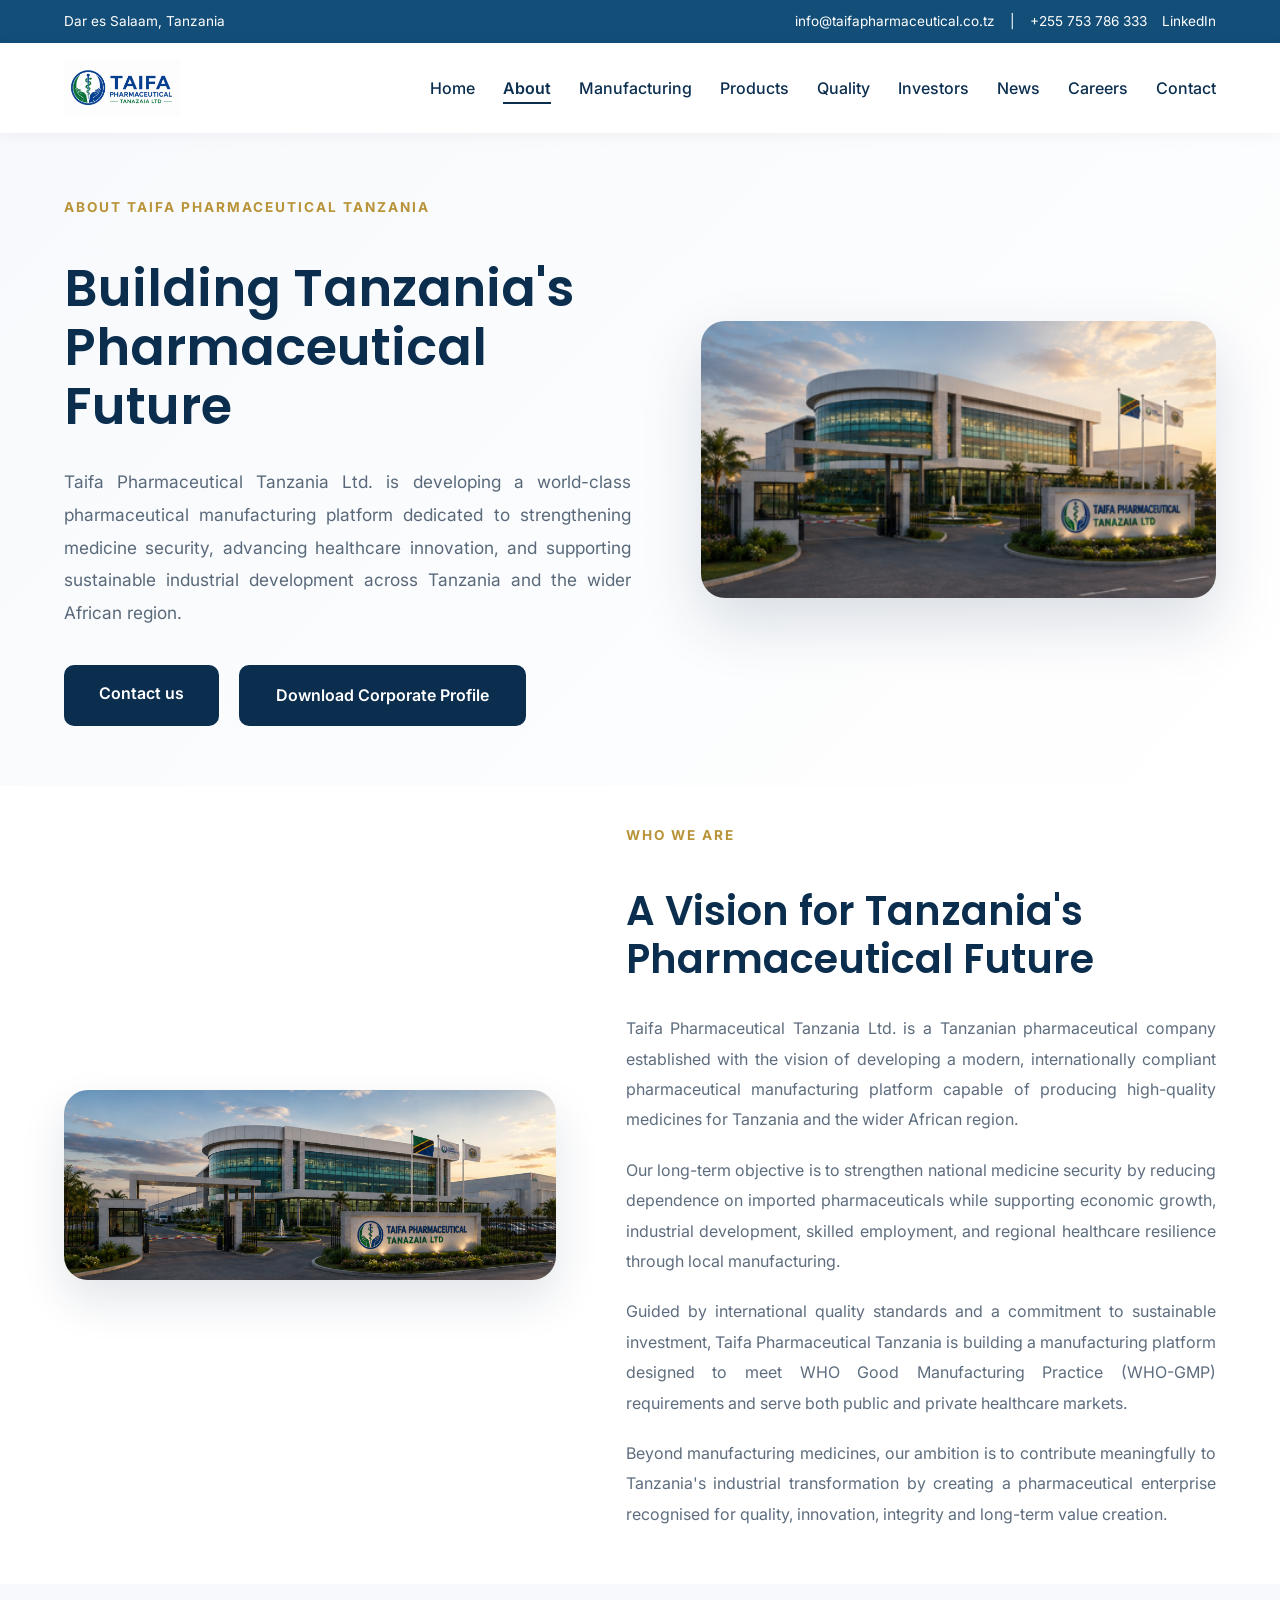
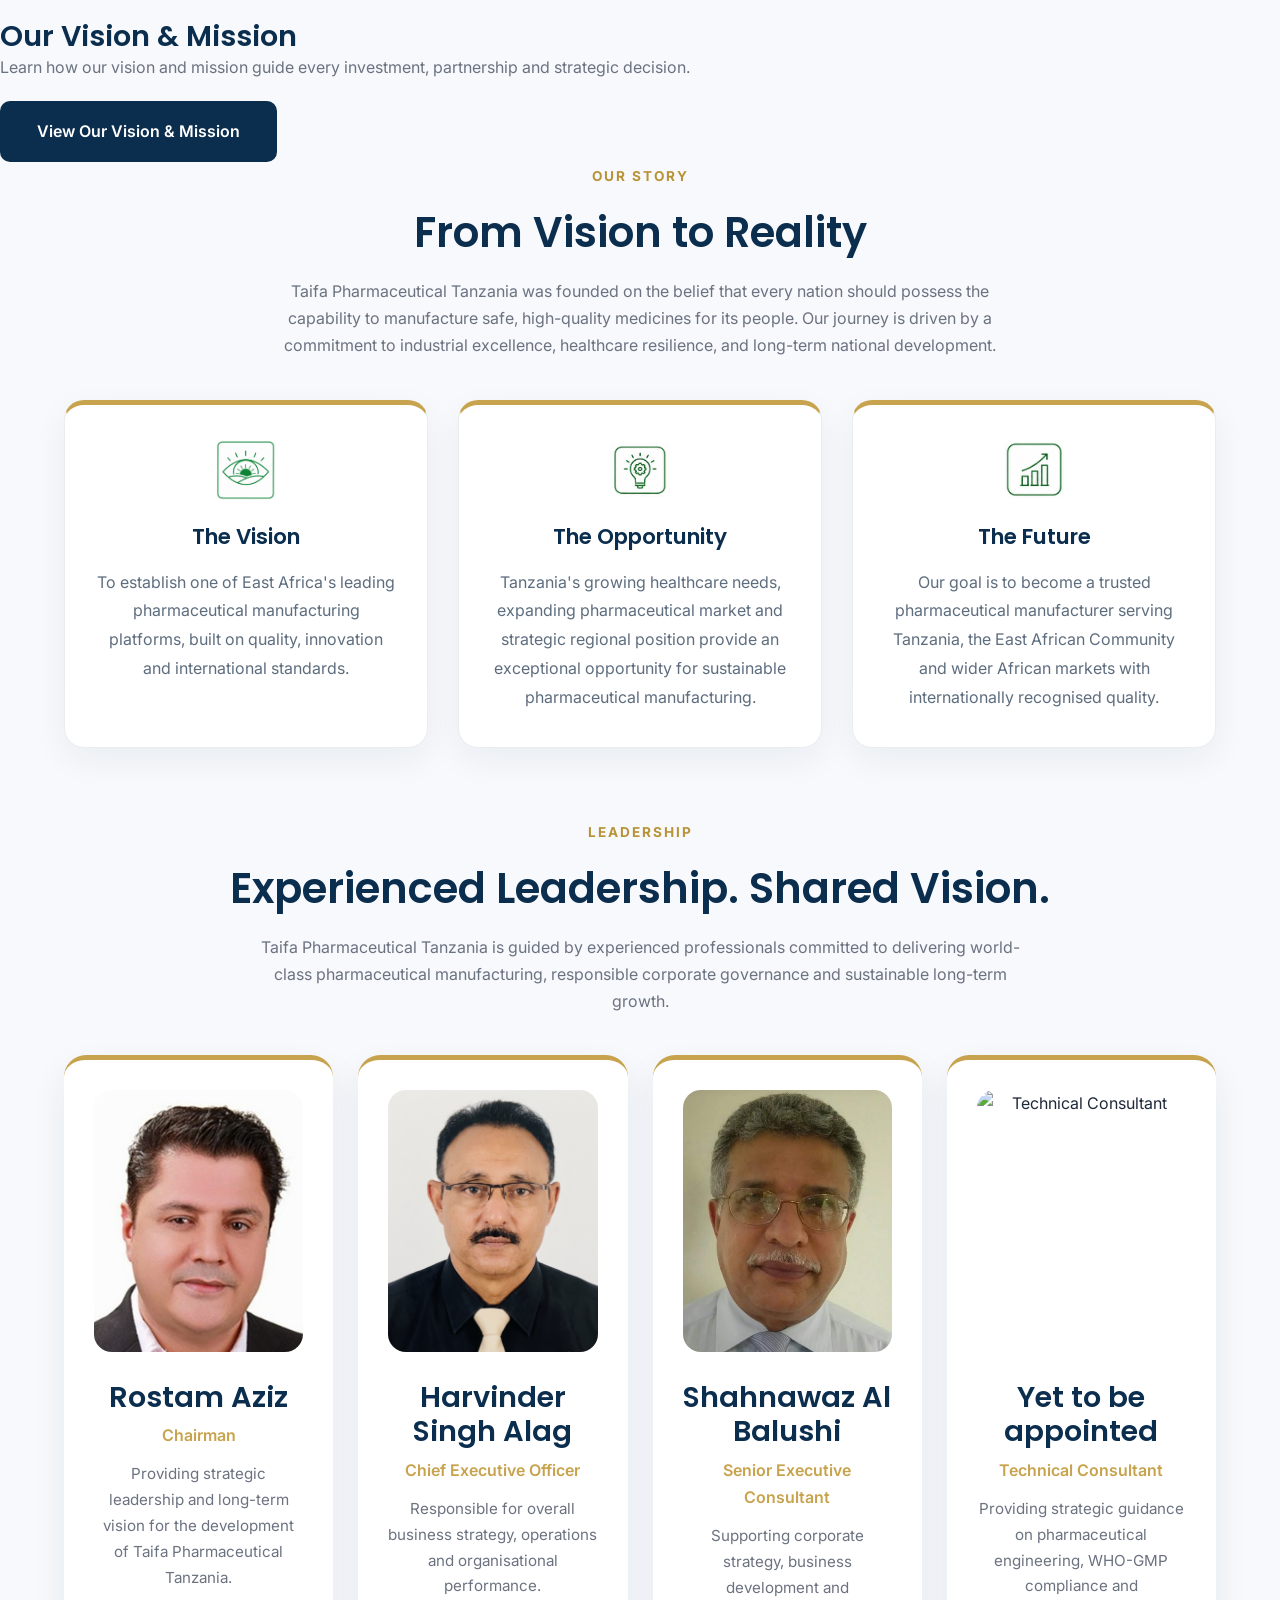
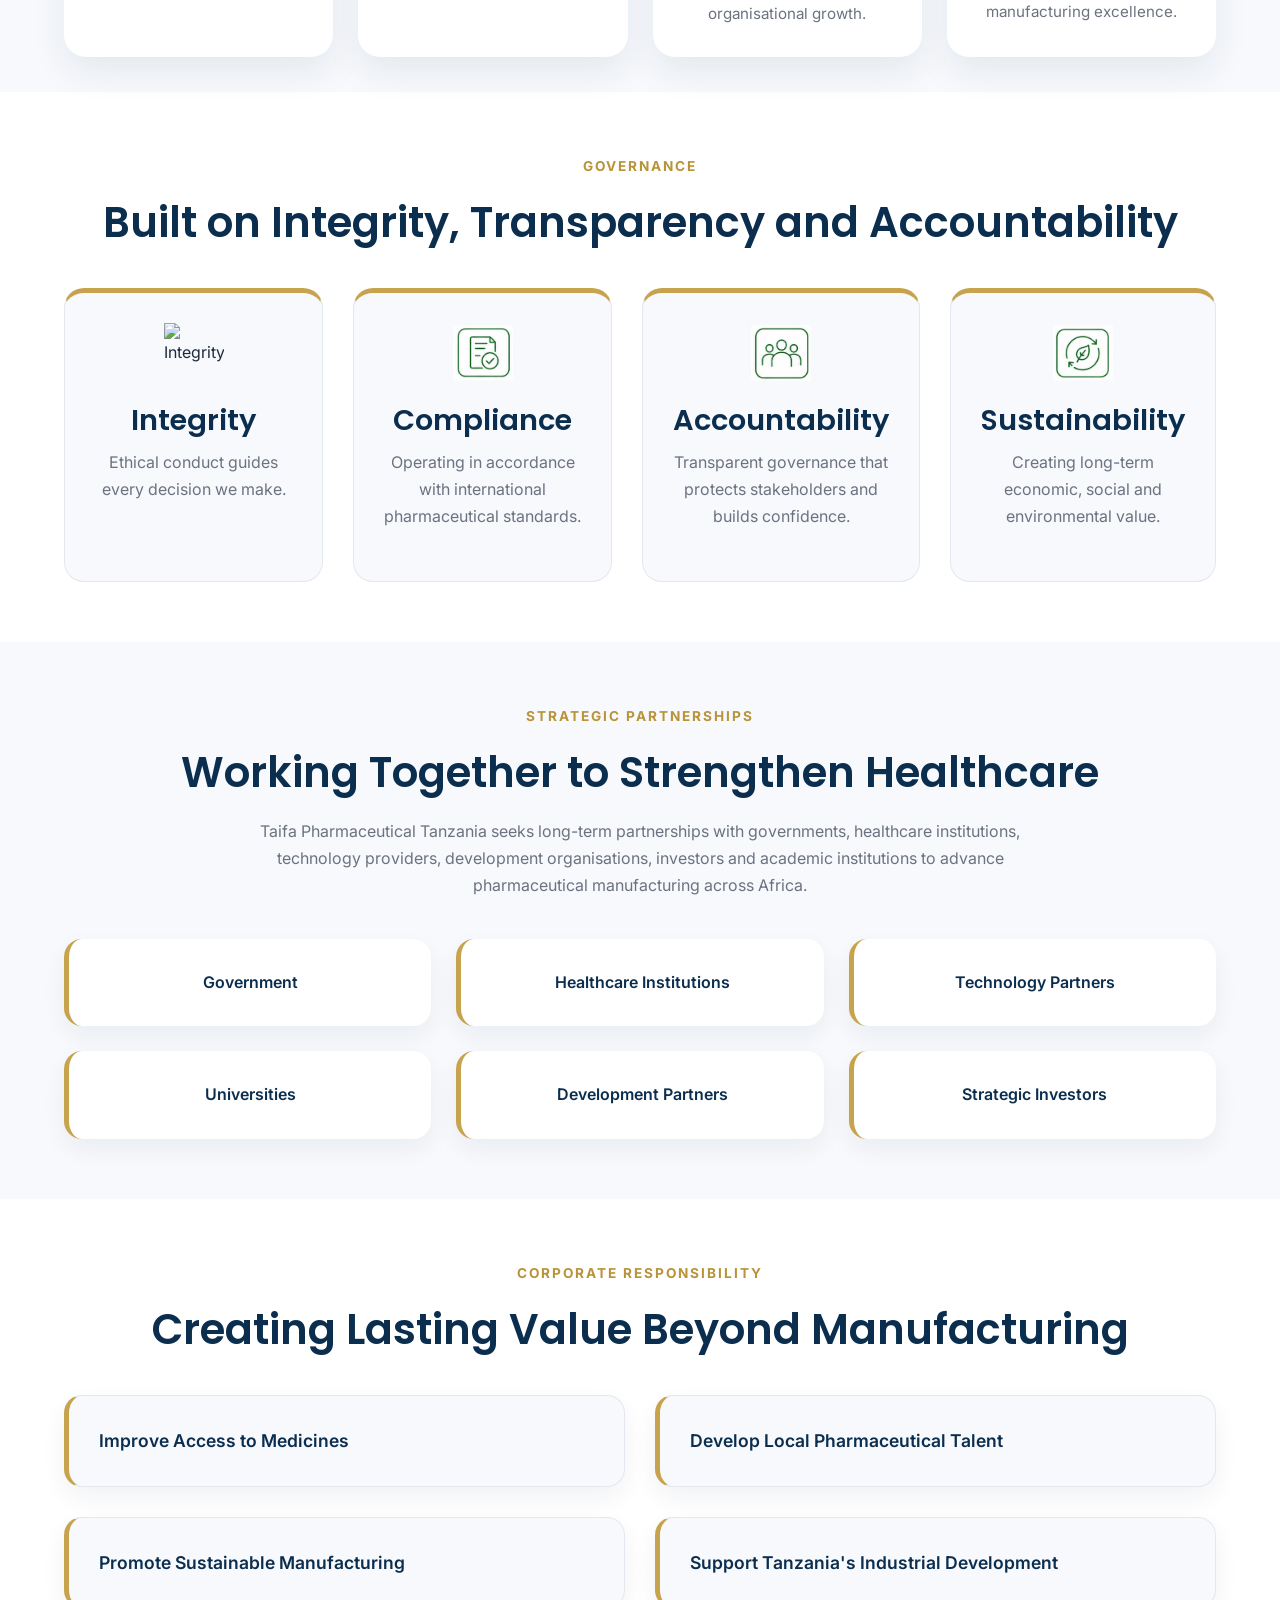
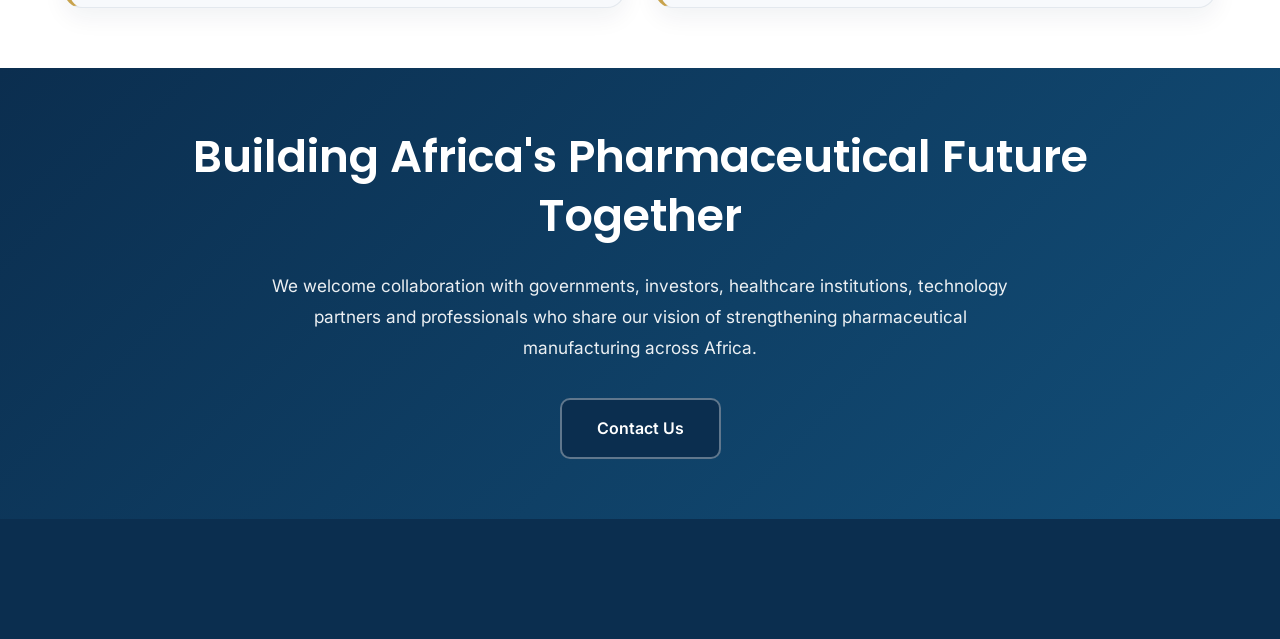
==== about.html @ fd707cab "Complete website update and add GA4 analytics" ====
<!DOCTYPE html>
<html lang="en">

<head>
    <!-- Google tag (gtag.js) -->
    <script async src="https://www.googletagmanager.com/gtag/js?id=G-LSC187NGW6"></script>
    <script>
        window.dataLayer = window.dataLayer || [];
        function gtag() { dataLayer.push(arguments); }
        gtag('js', new Date());

        gtag('config', 'G-LSC187NGW6');
    </script>

    <!-- ===========================================
         META INFORMATION
    ============================================ -->
    <meta charset="UTF-8">
    <meta name="viewport" content="width=device-width, initial-scale=1.0">

    <title>Taifa Pharmaceutical Tanzania Ltd.</title>

    <meta name="description"
        content="Building Tanzania's next generation pharmaceutical manufacturing platform delivering affordable, high-quality medicines for Africa.">

    <meta name="keywords"
        content="Taifa Pharmaceutical Tanzania, Pharmaceutical Manufacturing, Tanzania, WHO GMP, Healthcare, Medicines">

    <meta name="author" content="Taifa Pharmaceutical Tanzania Ltd.">

    <!-- ===========================================
         FAVICON
    ============================================ -->

    <link rel="icon" href="favicon.ico">

    <!-- ===========================================
         GOOGLE FONTS
    ============================================ -->

    <link rel="preconnect" href="https://fonts.googleapis.com">

    <link rel="preconnect" href="https://fonts.gstatic.com" crossorigin>

    <link
        href="https://fonts.googleapis.com/css2?family=Inter:wght@300;400;500;600;700&family=Poppins:wght@400;500;600;700&display=swap"
        rel="stylesheet">

    <!-- ===========================================
         CSS
    ============================================ -->

    <link rel="stylesheet" href="assets/css/style.css">
    <link rel="stylesheet" href="assets/css/about.css">
    <link rel="stylesheet" href="assets/css/responsive.css">
    <link rel="stylesheet" href="assets/css/animations.css">

</head>

<body>

    <!-- ===========================================
     HEADER
=========================================== -->

    <header id="header">

        <!-- Top Information Bar -->

        <div class="top-bar">

            <div class="container">

                <div class="top-bar-content">

                    <div class="top-left">

                        <span>Dar es Salaam, Tanzania</span>

                    </div>

                    <div class="top-right">

                        <a href="mailto:info@taifapharmaceutical.co.tz">
                            info@taifapharmaceutical.co.tz
                        </a>

                        <span>|</span>

                        <a href="tel:+255753786333">
                            +255 753 786 333
                        </a>

                        <a href="#">LinkedIn</a>

                    </div>

                </div>

            </div>

        </div>

    </header>


    <!-- ===========================================
     NAVIGATION
=========================================== -->

    <nav id="navbar">

        <div class="container">

            <div class="nav-container">

                <div class="logo">

                    <a href="index.html">

                        <img src="assets/logos/taifa-pharmaceutical-logo.png" alt="Taifa Pharmaceutical">

                    </a>

                </div>

                <ul class="nav-menu">

                    <li><a href="index.html">Home</a></li>

                    <li><a href="about.html">About</a></li>

                    <li><a href="manufacturing.html">Manufacturing</a></li>

                    <li><a href="products.html">Products</a></li>

                    <li><a href="quality.html">Quality</a></li>

                    <li><a href="investors.html">Investors</a></li>

                    <li><a href="news.html">News</a></li>

                    <li><a href="careers.html">Careers</a></li>

                    <li><a href="contact.html">Contact</a></li>

                </ul>



            </div>

        </div>

    </nav>

    <!-- ==========================================================
     ABOUT HERO SECTION
=========================================================== -->

    <section id="about-hero">

        <div class="container">

            <div class="about-hero-grid">

                <!-- Left Content -->

                <div class="about-hero-content">

                    <span class="section-label">
                        ABOUT TAIFA PHARMACEUTICAL TANZANIA
                    </span>

                    <h1>
                        Building Tanzania's
                        <br>
                        Pharmaceutical Future
                    </h1>

                    <p>
                        Taifa Pharmaceutical Tanzania Ltd. is developing a
                        world-class pharmaceutical manufacturing platform
                        dedicated to strengthening medicine security,
                        advancing healthcare innovation, and supporting
                        sustainable industrial development across Tanzania
                        and the wider African region.
                    </p>

                    <div class="about-hero-buttons">

                        <a href="contact.html" class="btn btn-primary">

                            Contact us

                        </a>

                        <a href="#" class="btn btn-secondary">
                            Download Corporate Profile
                        </a>

                    </div>

                </div>

                <!-- Right Image -->

                <div class="about-hero-image">

                    <img src="assets/images/manufacturing/buildings/premise-entrance-facade.png"
                        alt="Taifa Pharmaceutical Tanzania Premise Entrance">

                </div>

            </div>

        </div>

    </section>

    <!-- ==========================================================
     WHO WE ARE
=========================================================== -->

    <section id="who-we-are">

        <div class="container">

            <div class="who-grid">

                <!-- Image -->

                <div class="who-image">

                    <img src="assets/images/manufacturing/buildings/front-view-admin-building.png"
                        alt="Administration Building">

                </div>

                <!-- Content -->

                <div class="who-content">

                    <span class="section-label">

                        WHO WE ARE

                    </span>

                    <h2>

                        A Vision for Tanzania's Pharmaceutical Future

                    </h2>

                    <p>

                        Taifa Pharmaceutical Tanzania Ltd. is a Tanzanian
                        pharmaceutical company established with the vision of
                        developing a modern, internationally compliant
                        pharmaceutical manufacturing platform capable of
                        producing high-quality medicines for Tanzania and the
                        wider African region.

                    </p>

                    <p>

                        Our long-term objective is to strengthen national
                        medicine security by reducing dependence on imported
                        pharmaceuticals while supporting economic growth,
                        industrial development, skilled employment, and
                        regional healthcare resilience through local
                        manufacturing.

                    </p>

                    <p>

                        Guided by international quality standards and a
                        commitment to sustainable investment, Taifa
                        Pharmaceutical Tanzania is building a manufacturing
                        platform designed to meet WHO Good Manufacturing
                        Practice (WHO-GMP) requirements and serve both public
                        and private healthcare markets.

                    </p>

                    <p>

                        Beyond manufacturing medicines, our ambition is to
                        contribute meaningfully to Tanzania's industrial
                        transformation by creating a pharmaceutical enterprise
                        recognised for quality, innovation, integrity and
                        long-term value creation.

                    </p>

                </div>

            </div>

        </div>

    </section>

    <!-- ==========================================================
     OUR STORY
=========================================================== -->

    <section id="our-story">

        <div class="information-note">

            <h3>Our Vision & Mission</h3>

            <p>
                Learn how our vision and mission guide every investment,
                partnership and strategic decision.
            </p>

            <a href="index.html#vision-mission" class="btn btn-secondary">
                View Our Vision & Mission
            </a>


        </div>

        <div class="container">

            <div class="section-title">

                <span class="section-label">

                    OUR STORY

                </span>

                <h2>

                    From Vision to Reality

                </h2>

                <p>

                    Taifa Pharmaceutical Tanzania was founded on the belief
                    that every nation should possess the capability to
                    manufacture safe, high-quality medicines for its people.
                    Our journey is driven by a commitment to industrial
                    excellence, healthcare resilience, and long-term national
                    development.

                </p>

            </div>

            <div class="story-grid">

                <div class="story-card">

                    <img src="assets/images/icons/vision.svg" alt="Vision">

                    <h3>

                        The Vision

                    </h3>

                    <p>

                        To establish one of East Africa's leading
                        pharmaceutical manufacturing platforms, built on
                        quality, innovation and international standards.

                    </p>

                </div>

                <div class="story-card">

                    <img src="assets/images/icons/opportunity.svg" alt="Opportunity">

                    <h3>

                        The Opportunity

                    </h3>

                    <p>

                        Tanzania's growing healthcare needs, expanding
                        pharmaceutical market and strategic regional position
                        provide an exceptional opportunity for sustainable
                        pharmaceutical manufacturing.

                    </p>

                </div>

                <div class="story-card">

                    <img src="assets/images/icons/future.svg" alt="Future">

                    <h3>

                        The Future

                    </h3>

                    <p>

                        Our goal is to become a trusted pharmaceutical
                        manufacturer serving Tanzania, the East African
                        Community and wider African markets with
                        internationally recognised quality.

                    </p>

                </div>

            </div>

        </div>

    </section>
    <!-- ==========================================================
     LEADERSHIP TEAM
=========================================================== -->

    <section id="leadership">

        <div class="container">

            <div class="section-title">

                <span class="section-label">

                    LEADERSHIP

                </span>

                <h2>

                    Experienced Leadership.
                    Shared Vision.

                </h2>

                <p>

                    Taifa Pharmaceutical Tanzania is guided by experienced
                    professionals committed to delivering world-class
                    pharmaceutical manufacturing, responsible corporate
                    governance and sustainable long-term growth.

                </p>

            </div>

            <div class="leadership-grid">

                <!-- Chairman -->

                <div class="leader-card">

                    <img src="assets/images/leadership/chairman-profile.jpg" alt="Chairman">

                    <h3>

                        Rostam Aziz

                    </h3>

                    <span>

                        Chairman

                    </span>

                    <p>

                        Providing strategic leadership and long-term vision
                        for the development of Taifa Pharmaceutical Tanzania.

                    </p>

                </div>

                <!-- Chief Executive Officer-->

                <div class="leader-card">

                    <img src="assets/images/leadership/chief-executive-officer.jpeg" alt="Chief Executive Officer">

                    <h3>

                        Harvinder Singh Alag

                    </h3>

                    <span>

                        Chief Executive Officer

                    </span>

                    <p>

                        Responsible for overall business strategy,
                        operations and organisational performance.

                    </p>

                </div> <!-- END CEO CARD -->

                <!-- Senior Executive Consultant -->

                <div class="leader-card">

                    <img src="assets/images/leadership/senior-executive-consultant.jpg" alt="Executive Director">

                    <h3>Shahnawaz Al Balushi</h3>

                    <span>

                        Senior Executive Consultant

                    </span>

                    <p>
                        Supporting corporate strategy, business development and
                        organisational growth.
                    </p>

                </div> <!-- END EXECUTIVE DIRECTOR -->

                <!-- Technical Consultant -->

                <div class="leader-card">

                    <img src="assets/images/leadership/technical-consultant.jpg" alt="Technical Consultant">

                    <h3>Yet to be appointed</h3>

                    <span>

                        Technical Consultant

                    </span>

                    <p>
                        Providing strategic guidance on pharmaceutical engineering,
                        WHO-GMP compliance and manufacturing excellence.
                    </p>

                </div>

            </div>

        </div>

    </section>

    <!-- ==========================================================
     CORPORATE GOVERNANCE
=========================================================== -->

    <section id="governance">

        <div class="container">

            <div class="section-title">

                <span class="section-label">

                    GOVERNANCE

                </span>

                <h2>

                    Built on Integrity,
                    Transparency and Accountability

                </h2>

            </div>

            <div class="governance-grid">

                <div class="governance-card">

                    <img src="assets/images/icons/integrity.svg" alt="Integrity">

                    <h3>

                        Integrity

                    </h3>

                    <p>

                        Ethical conduct guides every decision we make.

                    </p>

                </div>

                <div class="governance-card">

                    <img src="assets/images/icons/compliance.svg" alt="Compliance">

                    <h3>

                        Compliance

                    </h3>

                    <p>

                        Operating in accordance with international
                        pharmaceutical standards.

                    </p>

                </div>

                <div class="governance-card">

                    <img src="assets/images/icons/accountability.svg" alt="Accountability">

                    <h3>

                        Accountability

                    </h3>

                    <p>

                        Transparent governance that protects stakeholders
                        and builds confidence.

                    </p>

                </div>

                <div class="governance-card">

                    <img src="assets/images/icons/sustainability.svg" alt="Sustainability">

                    <h3>

                        Sustainability

                    </h3>

                    <p>

                        Creating long-term economic, social and
                        environmental value.

                    </p>

                </div>

            </div>

        </div>

    </section>

    <!-- ==========================================================
     STRATEGIC PARTNERSHIPS
=========================================================== -->

    <section id="strategic-partnerships">

        <div class="container">

            <div class="section-title">

                <span class="section-label">

                    STRATEGIC PARTNERSHIPS

                </span>

                <h2>

                    Working Together
                    to Strengthen Healthcare

                </h2>

                <p>

                    Taifa Pharmaceutical Tanzania seeks long-term
                    partnerships with governments, healthcare institutions,
                    technology providers, development organisations,
                    investors and academic institutions to advance
                    pharmaceutical manufacturing across Africa.

                </p>

            </div>

            <div class="partners-grid">

                <div class="partner-item">Government</div>

                <div class="partner-item">Healthcare Institutions</div>

                <div class="partner-item">Technology Partners</div>

                <div class="partner-item">Universities</div>

                <div class="partner-item">Development Partners</div>

                <div class="partner-item">Strategic Investors</div>

            </div>

        </div>

    </section>

    <!-- ==========================================================
     CORPORATE RESPONSIBILITY
=========================================================== -->

    <section id="corporate-responsibility">

        <div class="container">

            <div class="section-title">

                <span class="section-label">

                    CORPORATE RESPONSIBILITY

                </span>

                <h2>

                    Creating Lasting Value
                    Beyond Manufacturing

                </h2>

            </div>

            <div class="responsibility-grid">

                <div class="responsibility-card">

                    Improve Access to Medicines

                </div>

                <div class="responsibility-card">

                    Develop Local Pharmaceutical Talent

                </div>

                <div class="responsibility-card">

                    Promote Sustainable Manufacturing

                </div>

                <div class="responsibility-card">

                    Support Tanzania's Industrial Development

                </div>

            </div>

        </div>

    </section>

    <!-- ==========================================================
     ABOUT CTA
=========================================================== -->

    <section id="about-cta">

        <div class="container">

            <div class="closing-content">

                <h2>

                    Building Africa's Pharmaceutical Future Together

                </h2>

                <p>

                    We welcome collaboration with governments, investors,
                    healthcare institutions, technology partners and
                    professionals who share our vision of strengthening
                    pharmaceutical manufacturing across Africa.

                </p>

                <a href="contact.html" class="btn btn-primary">

                    Contact Us

                </a>

            </div>

        </div>

    </section>
    <!-- ===========================================
         FOOTER
    ============================================ -->

    <footer>

    </footer>

    <!-- ===========================================
         JAVASCRIPT
    ============================================ -->

    <script src="assets/js/main.js"></script>

    <script src="assets/js/navigation.js"></script>

    <script src="assets/js/animations.js"></script>




</body>

</html>
---- assets/css/style.css ----
/* ==========================================================
   TAIFA PHARMACEUTICAL TANZANIA LTD.
   Corporate Website

   Version : 1.0
   Author  : Harvinder Singh Alag
   ========================================================== */


/* ==========================================================
   1. CSS RESET
========================================================== */

*,
*::before,
*::after {
    margin: 0;
    padding: 0;
    box-sizing: border-box;
}


/* ==========================================================
   2. ROOT VARIABLES
========================================================== */

:root {

    /* Brand Colours */

    --primary: #0B2E4F;
    --secondary: #124E78;
    --accent: #C8A34D;

    --white: #FFFFFF;

    --light: #F5F7FA;

    --grey: #6B7280;

    --dark: #1E293B;

    --success: #2E7D32;

    --border: #E5E7EB;

    /* Typography */

    --heading-font: 'Poppins', sans-serif;

    --body-font: 'Inter', sans-serif;

    /* Container */

    --container-width: 1200px;

    /* Transition */

    --transition: all .30s ease;

    /* Radius */

    --radius: 10px;

    /* Shadow */

    --shadow: 0 10px 25px rgba(0, 0, 0, .08);

}


/* ==========================================================
   3. GLOBAL STYLES
========================================================== */

html {

    scroll-behavior: smooth;

}

body {

    font-family: var(--body-font);

    font-size: 16px;

    line-height: 1.7;

    color: var(--dark);

    background: var(--white);

}


/* ==========================================================
   4. TYPOGRAPHY
========================================================== */

h1,
h2,
h3,
h4,
h5,
h6 {

    font-family: var(--heading-font);

    color: var(--primary);

    line-height: 1.2;

    font-weight: 600;

}

h1 {

    font-size: 3.6rem;

}

h2 {

    font-size: 2.6rem;

}

h3 {

    font-size: 1.8rem;

}

p {

    margin-bottom: 20px;

    color: var(--grey);

}

a {

    text-decoration: none;

    transition: var(--transition);

}

img {

    width: 100%;

    display: block;

}


/* ==========================================================
   5. CONTAINER
========================================================== */

.container {

    width: 90%;

    max-width: var(--container-width);

    margin: auto;

}


/* ==========================================================
   6. SECTION
========================================================== */

section {

    padding: 60px 0;

}


/* ==========================================================
   7. BUTTONS
========================================================== */

.btn {

    display: inline-block;

    padding: 15px 35px;

    border-radius: var(--radius);

    font-weight: 600;

    transition: var(--transition);

    cursor: pointer;

}

.btn-primary {

    background: var(--primary);

    color: var(--white);

}

.btn-primary:hover {

    background: var(--secondary);

}

.btn-outline {

    border: 2px solid var(--primary);

    color: var(--primary);

}

.btn-outline:hover {

    background: var(--primary);

    color: var(--white);

}

/*==========================================================
  SECONDARY BUTTON
==========================================================*/

.btn-secondary {

    display: inline-flex;
    align-items: center;
    justify-content: center;

    background: var(--primary);
    color: #FFFFFF;

    border: 2px solid var(--primary);

    padding: 15px 35px;

    border-radius: var(--radius);

    font-weight: 600;

    transition: var(--transition);

}

.btn-secondary:hover {

    background: var(--secondary);

    border-color: var(--secondary);

    color: #FFFFFF;

    transform: translateY(-2px);

}

/* ==========================================================
   HEADER
========================================================== */

header {
    margin-bottom: 0;
}

.top-bar {

    background: var(--secondary);

    color: var(--white);

    font-size: .85rem;

    padding: 10px 0;

}

.top-bar-content {

    display: flex;

    justify-content: space-between;

    align-items: center;

}

.top-right {

    display: flex;

    gap: 15px;

    align-items: center;

}

.top-right a {

    color: var(--white);

}

.top-right a:hover {

    color: var(--accent);

}

/* ==========================================================
   NAVIGATION
========================================================== */

#navbar {

    background: var(--white);

    box-shadow: 0 2px 15px rgba(0, 0, 0, .05);

    position: sticky;

    top: 0;

    z-index: 999;

}

.nav-container {

    display: flex;

    justify-content: space-between;

    align-items: center;

    min-height: 90px;

}

.logo img {

    height: 58px;

    width: auto;

}

.nav-menu {

    display: flex;

    list-style: none;

    gap: 28px;

}

.nav-menu a {
    color: #526575;
    font-weight: 500;
}

.nav-menu a:hover {
    color: var(--accent);
}

.nav-menu a.active {
    color: var(--primary);
    font-weight: 600;
}

.nav-menu a.active::after {
    width: 100%;
    background: var(--primary);
}

/* ==========================================================
   10. CARDS
========================================================== */

.card {

    background: var(--white);

    border-radius: var(--radius);

    box-shadow: var(--shadow);

}


/* ==========================================================
   11. SECTION TITLES
========================================================== */

.section-title {

    text-align: center;

    margin-bottom: 35px;

}

.section-title h2 {

    margin-bottom: 20px;

}

.section-title p {

    max-width: 760px;

    margin: 20px auto 0;

}


/* ==========================================================
   12. FOOTER
========================================================== */

footer {

    background: var(--primary);

    color: var(--white);

    padding: 60px 0;

}

/* ==========================================================
   13. UTILITY CLASSES
========================================================== */

.text-center {
    text-align: center;
}

.text-white {
    color: var(--white);
}

.bg-light {
    background: var(--light);
}

.bg-primary {
    background: var(--primary);
}

.mt-1 {
    margin-top: 1rem;
}

.mt-2 {
    margin-top: 2rem;
}

.mt-3 {
    margin-top: 3rem;
}

.mb-1 {
    margin-bottom: 1rem;
}

.mb-2 {
    margin-bottom: 2rem;
}

.mb-3 {
    margin-bottom: 3rem;
}

/* ==========================================================
   HERO SECTION
   Hero v2.0
========================================================== */

#hero {

    position: relative;

    overflow: hidden;

    min-height: 100vh;

    display: flex;

    align-items: center;

    padding: 90px 0 70px;

    isolation: isolate;

    background: #0B2E4F;

}


/*----------------------------------------------------------
BACKGROUND IMAGE
----------------------------------------------------------*/

#hero::before {

    content: "";

    position: absolute;

    inset: 0;

    background-image: url("../images/hero/hero-campus.jpg");

    background-repeat: no-repeat;

    background-position: right center;

    background-size: 92% auto;

    z-index: -2;

}


/*----------------------------------------------------------
GRADIENT OVERLAY
----------------------------------------------------------*/

#hero::after {

    content: "";

    position: absolute;

    inset: 0;

    background:
        linear-gradient(90deg,

            rgba(11, 46, 79, .96) 0%,

            rgba(11, 46, 79, .94) 18%,

            rgba(11, 46, 79, .90) 35%,

            rgba(11, 46, 79, .78) 48%,

            rgba(11, 46, 79, .56) 60%,

            rgba(11, 46, 79, .28) 72%,

            rgba(11, 46, 79, .08) 84%,

            rgba(11, 46, 79, 0) 100%);

    z-index: -1;

}


/*----------------------------------------------------------
CONTENT
----------------------------------------------------------*/

.hero-content {

    position: relative;

    max-width: 560px;

    color: #FFFFFF;

}


.hero-content h1 {

    color: #FFFFFF;

    font-size: 3rem;

    line-height: 1.08;

    font-weight: 700;

    letter-spacing: -1px;

    margin-bottom: 30px;

}


.hero-content p {

    color: rgba(255, 255, 255, .92);

    font-size: 1.15rem;

    line-height: 1.7;

    max-width: 500px;

    margin-bottom: 35px;

    text-align: left;

}


/*----------------------------------------------------------
BADGES
----------------------------------------------------------*/

.hero-badges {

    display: flex;

    flex-direction: column;

    gap: 14px;

    width: 360px;

    margin-bottom: 35px;

}


.hero-badge {

    display: flex;

    align-items: center;

    gap: 14px;

    padding: 16px 20px;

    border-radius: 14px;

    background: rgba(255, 255, 255, .10);

    border: 1px solid rgba(255, 255, 255, .18);

    backdrop-filter: blur(10px);

}


.badge-icon {

    width: 38px;

    height: 38px;

    object-fit: contain;

    flex-shrink: 0;

}


.hero-badge span {

    color: #FFFFFF;

    font-size: .95rem;

    font-weight: 500;

}


/*----------------------------------------------------------
BUTTONS
----------------------------------------------------------*/

.hero-buttons {

    display: flex;

    gap: 18px;

    align-items: center;

}


.hero-buttons .btn {

    min-width: 210px;

    justify-content: center;

    display: flex;

    align-items: center;

    gap: 12px;

    padding: 16px 28px;

}


.hero-buttons .btn-primary {
    background: var(--primary);
    color: #FFFFFF;
    border: 2px solid rgba(255, 255, 255, .35);
    box-shadow: 0 10px 25px rgba(0, 0, 0, .20);
}

.hero-buttons .btn-primary:hover {
    background: var(--secondary);
    border-color: rgba(255, 255, 255, .60);
}


.hero-buttons .btn-outline {

    border: 2px solid rgba(255, 255, 255, .35);

    color: #FFFFFF;

    background: transparent;

}


.hero-buttons .btn-outline:hover {

    background: #124E78;

    border-color: #124E78;

    color: #FFFFFF;

}


.btn-icon {

    width: 22px;

    height: 22px;

}


/* ==========================================================
   END OF FILE
========================================================== */
/* ==========================================================
   COMPANY INTRODUCTION
========================================================== */

#company-introduction {

    margin-top: -20px;

    padding-top: 60px;

    background: #FFFFFF;

}

.company-grid {

    display: grid;

    grid-template-columns: 1.7fr 1fr;

    gap: 60px;

    align-items: start;

}

/* ----------------------------------------------------------
   LEFT COLUMN
---------------------------------------------------------- */

.company-content {

    max-width: 680px;

}

.section-label {

    display: inline-block;

    margin-bottom: 20px;

    color: #B89338;

    font-size: .85rem;

    font-weight: 700;

    letter-spacing: 2px;

    text-transform: uppercase;

}

.company-content h2 {

    color: #0F2747;

    font-size: 2.8rem;

    font-weight: 700;

    line-height: 1.15;

    margin-bottom: 28px;

}

.company-content p {

    color: #4E5D6C;

    font-size: 1.08rem;

    line-height: 1.9;

    margin-bottom: 22px;

    text-align: justify;

}

/* ----------------------------------------------------------
   STRATEGIC HIGHLIGHTS
---------------------------------------------------------- */

.company-highlights {

    display: flex;

    flex-direction: column;

    gap: 24px;

    margin-top: 0;

}

.highlight-card {

    background: #F7F9FC;

    border-left: 5px solid #C8A34D;

    border-radius: 18px;

    padding: 28px;

    box-shadow: 0 10px 28px rgba(15, 39, 71, .06);

    transition: .35s ease;

}

.highlight-card:hover {

    transform: translateX(-6px);

    box-shadow: 0 20px 45px rgba(15, 39, 71, .10);

}

.highlight-card h3 {

    color: #0F2747;

    font-size: 1.1rem;

    margin-bottom: 10px;

}

.highlight-card p {

    margin: 0;

    color: #66788A;

    font-size: .97rem;

    line-height: 1.7;

}

.highlight-icon {

    width: 64px;

    height: 64px;

    object-fit: contain;

    margin-bottom: 18px;

}


/* ----------------------------------------------------------
   BUTTON
---------------------------------------------------------- */

.company-content .btn {

    margin-top: 18px;

    min-width: 230px;

}

/* ----------------------------------------------------------
   ANIMATION
---------------------------------------------------------- */

.company-content,
.company-highlights {
    animation: fadeUp .8s ease forwards;
}

/* ==========================================================
   VISION & MISSION
========================================================== */

#vision-mission {

    padding: 60px 0;

    background: #F7F9FC;

}

.purpose-grid {

    display: grid;

    grid-template-columns: repeat(2, 1fr);

    gap: 40px;

    margin-top: 40px;

}

.purpose-card {

    background: #FFFFFF;

    padding: 35px 30px;

    border-radius: 22px;

    border-top: 6px solid #C8A34D;

    text-align: center;

    box-shadow: 0 18px 45px rgba(15, 39, 71, .08);

    transition: .35s ease;

}

.purpose-card:hover {

    transform: translateY(-8px);

    box-shadow: 0 28px 55px rgba(15, 39, 71, .14);

}

.purpose-icon {
    width: 60px;
    height: 60px;
    object-fit: contain;
    margin: 0 auto 24px;
}

.purpose-card h3 {

    color: #0B2E4F;

    margin-bottom: 22px;

    font-size: 1.55rem;

}

.purpose-card p {

    color: #59697A;

    font-size: 1.05rem;

    line-height: 1.9;

    margin: 0;

    text-align: justify;

}

#vision-mission .section-title {

    max-width: 760px;

    margin: 0 auto;

    margin-bottom: 35px;

}

#vision-mission .section-title h2 {

    margin: 20px 0;

}

#vision-mission .section-title p {

    font-size: 1.08rem;

    color: #66788A;

}

/*==========================================================
  STRATEGIC IMPORTANCE
==========================================================*/

#strategic-importance {

    padding: 60px 0;

    background:

        radial-gradient(circle at top right,
            rgba(200, 163, 77, .05),
            transparent 40%),

        #FFFFFF;

}

#strategic-importance .section-title {

    max-width: 780px;

    margin: 0 auto 70px;

    text-align: center;

    margin-bottom: 35px;

}

#strategic-importance .section-title h2 {

    margin: 18px 0 22px;

}

#strategic-importance .section-title p {

    color: #66788A;

    font-size: 1.08rem;

    line-height: 1.9;

}

/*==========================================================
  GRID
==========================================================*/

.importance-grid {

    display: grid;

    grid-template-columns: repeat(3, 1fr);

    gap: 35px;

}

/*==========================================================
  CARD
==========================================================*/

.importance-card {

    background: #FFFFFF;

    border-radius: 24px;

    padding: 35px 30px;

    text-align: center;

    border: 1px solid rgba(11, 46, 79, .08);

    box-shadow: 0 12px 35px rgba(15, 39, 71, .06);

    transition: all .35s ease;

    position: relative;

    overflow: hidden;

}

.importance-card::before {

    content: "";

    position: absolute;

    top: 0;

    left: 0;

    width: 100%;

    height: 5px;

    background: #C8A34D;

}

.importance-card:hover {

    transform: translateY(-8px);

    box-shadow: 0 22px 45px rgba(15, 39, 71, .12);

}

/*==========================================================
  ICON
==========================================================*/

.importance-icon {
    width: 60px;
    height: 60px;
    object-fit: contain;
    margin: 0 auto 24px;
}

/*==========================================================
  TITLE
==========================================================*/

.importance-card h3 {

    color: #0B2E4F;

    font-size: 1.35rem;

    margin-bottom: 18px;

    font-weight: 700;

}

/*==========================================================
  TEXT
==========================================================*/

.importance-card p {

    color: #59697A;

    line-height: 1.8;

    font-size: 1rem;

    margin: 0;

}

/*==========================================================
  HOVER ICON
==========================================================*/

.importance-card:hover .importance-icon {

    transform: scale(1.08);

    transition: .3s ease;

}

/*==========================================================
  RESPONSIVE
==========================================================*/

@media (max-width:992px) {

    .importance-grid {

        grid-template-columns: repeat(2, 1fr);

    }

}

@media (max-width:768px) {

    .importance-grid {

        grid-template-columns: 1fr;

    }

}

/*==========================================================
  CHAIRMAN'S MESSAGE
==========================================================*/

#chairman-message {

    padding: 60px 0;

    background: #F7F9FC;

}

.chairman-grid {

    display: grid;

    grid-template-columns: 420px 1fr;

    gap: 70px;

    align-items: center;

}

/*==========================================================
  PHOTO
==========================================================*/

.chairman-photo {

    position: relative;

}

.chairman-photo img {

    width: 100%;

    max-width: 380px;

    display: block;

    border-radius: 24px;

    border: 8px solid #FFFFFF;

    box-shadow: 0 25px 60px rgba(15, 39, 71, .15);

    transition: .35s ease;

}

.chairman-photo img:hover {

    transform: scale(1.02);

}

/* Decorative gold frame */

.chairman-photo::before {

    content: "";

    position: absolute;

    inset: -18px;

    border: 3px solid #C8A34D;

    border-radius: 30px;

    z-index: -1;

}

/*==========================================================
  CONTENT
==========================================================*/

.chairman-content h2 {

    color: #0B2E4F;

    font-size: 2.5rem;

    margin: 18px 0 35px;

    line-height: 1.2;

}

.chairman-content blockquote {

    font-size: 1.35rem;

    color: #0B2E4F;

    line-height: 1.7;

    font-style: italic;

    border-left: 5px solid #C8A34D;

    padding-left: 28px;

    margin-bottom: 35px;

}

.chairman-content p {

    color: #5F7082;

    line-height: 1.9;

    font-size: 1.05rem;

    text-align: justify;

}

.chairman-signature {

    margin-top: 40px;

}

.chairman-signature h4 {

    color: #0B2E4F;

    font-size: 1.4rem;

    margin-bottom: 8px;

}

.chairman-signature span {

    display: block;

    margin-top: 10px;

    color: #5B6B7C;

    font-size: 1.05rem;

    line-height: 1.8;

}

.signature-line {

    width: 90px;

    height: 3px;

    background: #C8A34D;

    margin-bottom: 18px;

    border-radius: 5px;

}

.signature-btn {

    margin-top: 28px;

}

/*==========================================================
  RESPONSIVE
==========================================================*/

@media (max-width:992px) {

    .chairman-grid {

        grid-template-columns: 1fr;

        text-align: center;

    }

    .chairman-content blockquote {

        border-left: none;

        border-top: 4px solid #C8A34D;

        padding-top: 25px;

        padding-left: 0;

    }

}

.chairman-button {

    margin-top: 35px;

}

.chairman-button .btn {

    min-width: 300px;

}

/*==========================================================
  MANUFACTURING PROJECT
==========================================================*/

#manufacturing-project {

    padding: 60px 0;

    background: #FFFFFF;

}

#manufacturing-project .section-title {

    max-width: 850px;

    margin: 0 auto 70px;

    text-align: center;

    margin-bottom: 35px;

}

#manufacturing-project .section-title h2 {

    margin: 18px 0 25px;

}

#manufacturing-project .section-title p {

    color: #66788A;

    font-size: 1.08rem;

    line-height: 1.9;

}

/*==========================================================
  VIDEO PLACEHOLDER
==========================================================*/

.video-placeholder {

    position: relative;

    height: 520px;

    border-radius: 24px;

    overflow: hidden;

    background: linear-gradient(rgba(11, 46, 79, .70),
            rgba(11, 46, 79, .70)),
        url("../images/manufacturing/video-placeholder.jpg");

    background-size: contain;
    background-repeat: no-repeat;
    background-position: center;
    background-color: #0B2E4F;

    background-position: center;

    margin-bottom: 35px;

    box-shadow: 0 25px 60px rgba(15, 39, 71, .15);

}

.video-overlay {

    position: absolute;

    inset: 0;

    display: flex;

    flex-direction: column;

    justify-content: center;

    align-items: center;

    color: #FFFFFF;

    text-align: center;

    padding: 40px;

}

.play-button {

    width: 95px;

    height: 95px;

    border-radius: 50%;

    background: #C8A34D;

    display: flex;

    justify-content: center;

    align-items: center;

    font-size: 2rem;

    margin-bottom: 28px;

    cursor: pointer;

    transition: .35s ease;

}

.play-button:hover {

    transform: scale(1.08);

}

.video-overlay h3 {

    font-size: 2rem;

    margin-bottom: 16px;

}

.video-overlay p {

    font-size: 1.05rem;

    max-width: 600px;

    line-height: 1.8;

}

/*==========================================================
  GALLERY
==========================================================*/

.manufacturing-gallery {

    display: grid;

    grid-template-columns: repeat(2, 1fr);

    gap: 30px;

    margin-bottom: 35px;

}

.gallery-item {

    position: relative;

    overflow: hidden;

    border-radius: 20px;

    box-shadow: 0 18px 45px rgba(15, 39, 71, .10);

}

.gallery-item img {

    width: 100%;

    height: 320px;

    object-fit: cover;

    display: block;

    transition: .45s ease;

}

.gallery-item:hover img {

    transform: scale(1.05);

}

.gallery-item span {

    position: absolute;

    left: 0;

    right: 0;

    bottom: 0;

    padding: 20px;

    background: linear-gradient(transparent,
            rgba(0, 0, 0, .80));

    color: #FFFFFF;

    font-weight: 600;

    font-size: 1rem;

}

/*==========================================================
  PROJECT HIGHLIGHTS
==========================================================*/

.project-highlights {

    display: grid;

    grid-template-columns: repeat(4, 1fr);

    gap: 25px;

    margin-bottom: 35px;

}

.project-card {

    background: #F7F9FC;

    border-radius: 20px;

    padding: 35px 30px;

    text-align: center;

    transition: .35s ease;

    border-top: 5px solid #C8A34D;

}

.project-card:hover {

    transform: translateY(-8px);

    box-shadow: 0 20px 40px rgba(15, 39, 71, .12);

}

.project-card img {

    width: 64px;

    height: 64px;

    margin-bottom: 20px;

}

.project-card h4 {

    color: #0B2E4F;

    font-size: 1.05rem;

    line-height: 1.5;

}

/*==========================================================
  BUTTON
==========================================================*/

.section-button {

    text-align: center;

}

/*==========================================================
  RESPONSIVE
==========================================================*/

@media (max-width:992px) {

    .manufacturing-gallery {

        grid-template-columns: 1fr;

    }

    .project-highlights {

        grid-template-columns: repeat(2, 1fr);

    }

}

@media (max-width:768px) {

    .video-placeholder {

        height: 340px;

    }

    .project-highlights {

        grid-template-columns: 1fr;

    }

}

/*==========================================================
  WHY TANZANIA
==========================================================*/

#why-tanzania {

    padding: 60px 0;

    background: #ffffff;

}

#why-tanzania .section-title {

    max-width: 860px;

    margin: 0 auto 60px;

    text-align: center;

    margin-bottom: 35px;

}

#why-tanzania .section-title p {

    margin-top: 22px;

    line-height: 1.8;

}

/*==========================================================
  TANZANIA MAP
==========================================================*/

.tanzania-map {

    text-align: center;

    margin: 0 auto 80px;

}

.tanzania-map img {

    width: 100%;

    max-width: 760px;

    height: auto;

    display: block;

    margin: 0 auto;

    border-radius: 20px;

    box-shadow: 0 18px 45px rgba(0, 0, 0, .10);

}

/*==========================================================
  SUBSECTION TITLES
==========================================================*/

.subsection-title {

    text-align: center;

    color: #0B2E4F;

    font-size: 2rem;

    font-weight: 700;

    margin-bottom: 18px;

}

.subsection-intro {

    max-width: 780px;

    margin: 0 auto 50px;

    text-align: center;

    color: #607080;

    line-height: 1.8;

}

/*==========================================================
  MARKET INTELLIGENCE
==========================================================*/

.market-intelligence {

    margin-bottom: 35px;

}

.market-grid {

    display: grid;

    grid-template-columns: repeat(3, 1fr);

    gap: 35px;

}

.market-card {

    background: #ffffff;

    border-radius: 22px;

    border-top: 4px solid var(--accent);

    padding: 35px;

    box-shadow: 0 12px 35px rgba(0, 0, 0, .06);

    transition: .35s;

}

.market-card:hover {

    transform: translateY(-8px);

    box-shadow: 0 25px 50px rgba(0, 0, 0, .12);

}

.market-card h4 {

    color: #0B2E4F;

    font-size: 1.45rem;

    margin-bottom: 25px;

    text-align: center;

}

.market-card img {

    width: 100%;

    border-radius: 16px;

    margin-bottom: 25px;

    border: 1px solid #E8EDF3;

}

.market-card p {

    color: #5F6E7D;

    line-height: 1.8;

    margin: 0;

}

/*==========================================================
  INVESTMENT ADVANTAGES
==========================================================*/

.investment-advantages {

    margin-top: 40px;

}

.advantages-grid {

    display: grid;

    grid-template-columns: repeat(2, 1fr);

    gap: 35px;

    margin-top: 40px;

}

.reason-card {

    background: #ffffff;

    border-radius: 22px;

    border-left: 4px solid var(--accent);

    padding: 40px;

    text-align: center;

    box-shadow: 0 12px 35px rgba(0, 0, 0, .06);

    transition: .35s;

}

.reason-card:hover {

    transform: translateY(-8px);

    box-shadow: 0 22px 50px rgba(0, 0, 0, .12);

}

.reason-card img {
    width: 60px;
    height: 60px;
    object-fit: contain;
}

.reason-card h3 {

    color: #0B2E4F;

    font-size: 1.45rem;

    margin-bottom: 18px;

}

.reason-card p {

    color: #607080;

    line-height: 1.8;

}

/*==========================================================
  CTA BUTTON
==========================================================*/

#why-tanzania .section-button {

    margin-top: 40px;

    text-align: center;

}

#why-tanzania .btn {

    min-width: 320px;

}

/*==========================================================
  STRATEGIC CAPITAL
==========================================================*/

#strategic-capital {

    padding: 60px 0;

    background: #F7F9FC;

}

.capital-grid {

    display: grid;

    grid-template-columns: 1fr 1fr;

    gap: 60px;

    align-items: start;

    margin-top: 40px;

    margin-bottom: 35px;

}

.capital-content,
.capital-documents {

    background: #ffffff;

    padding: 45px;

    border-radius: 22px;

    box-shadow: 0 15px 40px rgba(0, 0, 0, .06);

    transition: .35s;

}

.capital-content:hover,
.capital-documents:hover {

    transform: translateY(-8px);

    box-shadow: 0 22px 50px rgba(0, 0, 0, .12);

}

.capital-content h3,
.capital-documents h3 {

    color: #0B2E4F;

    font-size: 1.6rem;

    margin-bottom: 25px;

}

.capital-content p {

    color: #5F6E7D;

    line-height: 1.9;

    margin-bottom: 20px;

}

.capital-documents ul {

    list-style: none;

    padding: 0;

    margin: 0;

}

.capital-documents li {

    position: relative;

    padding-left: 34px;

    margin-bottom: 18px;

    color: #5F6E7D;

    line-height: 1.7;

}

.capital-documents li::before {

    content: "✓";

    position: absolute;

    left: 0;

    top: 0;

    color: #2FA84F;

    font-weight: 700;

    font-size: 1.1rem;

}

/*==========================================================
  CAPITAL TYPES
==========================================================*/

.capital-types {

    display: flex;

    flex-wrap: wrap;

    justify-content: center;

    gap: 20px;

    margin-bottom: 35px;

}

.capital-type {

    background: #ffffff;

    border: 1px solid #DDE5ED;

    border-radius: 50px;

    padding: 15px 28px;

    color: #0B2E4F;

    font-weight: 600;

    transition: .35s;

}

.capital-type:hover {

    background: #2FA84F;

    color: #ffffff;

    border-color: #2FA84F;

}

/*==========================================================
  CTA
==========================================================*/

#strategic-capital .section-button {

    text-align: center;

}

#strategic-capital .btn {

    min-width: 320px;

}

/*==========================================================
  CLOSING STATEMENT
==========================================================*/

#closing-statement {

    padding: 60px 0;

    background: #0B2E4F;

    color: #ffffff;

}

.closing-content {

    max-width: 900px;

    margin: 0 auto;

    text-align: center;

}

.closing-content h2 {

    color: #ffffff;

    font-size: 2.8rem;

    line-height: 1.3;

    margin-bottom: 35px;

}

.closing-content p {

    color: rgba(255, 255, 255, .90);

    font-size: 1.15rem;

    line-height: 1.9;

    max-width: 760px;

    margin: 0 auto 45px;

}

#closing-statement .btn {

    min-width: 260px;

}

/* ==========================================================
   ABOUT PAGE
   ========================================================== */

/*==========================================================
  ABOUT HERO
==========================================================*/

#about-hero {
    padding: 60px 0;
    background: linear-gradient(135deg, #F7F9FC 0%, #FFFFFF 100%);
}

.about-hero-grid {
    display: grid;
    grid-template-columns: 1.1fr 1fr;
    gap: 70px;
    align-items: center;
}

.about-hero-content h1 {
    margin: 20px 0 30px;
    color: var(--primary);
    font-size: 3.2rem;
    line-height: 1.15;
}

.about-hero-content p {
    font-size: 1.08rem;
    line-height: 1.9;
    color: #59697A;
    margin-bottom: 35px;
    text-align: justify;
}

.about-hero-buttons {
    display: flex;
    gap: 20px;
    flex-wrap: wrap;
}

.about-hero-image img {
    border-radius: 24px;
    box-shadow: 0 25px 60px rgba(15, 39, 71, .15);
}


/*==========================================================
  WHO WE ARE
==========================================================*/

#who-we-are {
    background: #FFFFFF;
}

.who-grid {
    display: grid;
    grid-template-columns: 1fr 1.2fr;
    gap: 70px;
    align-items: center;
}

.who-image img {
    border-radius: 24px;
    box-shadow: 0 20px 45px rgba(15, 39, 71, .12);
}

.who-content h2 {
    margin: 20px 0 30px;
    font-size: 2.5rem;
}

.who-content p {
    color: #5E6D7E;
    line-height: 1.9;
    text-align: justify;
}

/*==========================================================
  OUR STORY
==========================================================*/

#our-story {
    background: #F7F9FC;
    padding: 60px 0;
}

.story-grid {

    display: grid;
    grid-template-columns: repeat(3, 1fr);
    gap: 30px;
    margin-top: 40px;

}

.story-card {

    background: #FFFFFF;
    padding: 35px 30px;
    border-radius: 20px;
    text-align: center;
    border: 1px solid rgba(11, 46, 79, .08);
    border-top: 5px solid var(--accent);
    box-shadow: 0 12px 35px rgba(15, 39, 71, .06);
    transition: .35s ease;

}

.story-card:hover {

    transform: translateY(-8px);
    box-shadow: 0 20px 45px rgba(15, 39, 71, .12);

}

.story-card img {

    width: 60px;
    height: 60px;
    object-fit: contain;
    margin: 0 auto 24px;
    display: block;

}

.story-card h3 {

    color: var(--primary);
    font-size: 1.35rem;
    margin-bottom: 18px;

}

.story-card p {

    color: #5E6D7E;
    line-height: 1.8;
    margin: 0;
    text-align: center;

}

/*==========================================================
  LEADERSHIP
==========================================================*/

#leadership {
    background: #F7F9FC;
}

.leadership-grid {

    display: grid;

    grid-template-columns: repeat(4, minmax(0, 1fr));

    gap: 25px;

    align-items: stretch;

    margin-top: 40px;

}

.leader-card {
    display: flex;
    flex-direction: column;
    height: 100%;
    background: #FFFFFF;
    border-radius: 22px;
    border-top: 5px solid var(--accent);
    padding: 30px;
    text-align: center;
    box-shadow: 0 15px 35px rgba(15, 39, 71, .08);
    transition: .35s ease;
}

.leader-card:hover {
    transform: translateY(-8px);
}

.leader-card img {

    width: 100%;

    aspect-ratio: 4/5;

    object-fit: cover;

    object-position: center top;

    border-radius: 18px;

    margin-bottom: 28px;

}

.leader-card h3 {
    margin-bottom: 8px;
    color: var(--primary);
}

.leader-card span {
    display: block;
    color: var(--accent);
    font-weight: 600;
    margin-bottom: 12px;
}

.leader-card p {
    margin: 0;
    font-size: .95rem;
}


/*==========================================================
  GOVERNANCE
==========================================================*/

#governance {
    background: #FFFFFF;
}

.governance-grid {
    display: grid;
    grid-template-columns: repeat(4, 1fr);
    gap: 30px;
    margin-top: 40px;
}

.governance-card {
    background: #F7F9FC;
    border: 1px solid rgba(11, 46, 79, .08);
    border-top: 5px solid var(--accent);
    padding: 30px;
    border-radius: 20px;
    text-align: center;
    transition: .35s ease;

}

.governance-card:hover {
    transform: translateY(-8px);
    box-shadow: 0 18px 40px rgba(15, 39, 71, .08);
}

.governance-card img {
    width: 60px;
    height: 60px;
    margin: 0 auto 20px;
}

.governance-card h3 {
    margin-bottom: 12px;
}


/*==========================================================
  STRATEGIC PARTNERSHIPS
==========================================================*/

#strategic-partnerships {
    background: #F7F9FC;
}

.partners-grid {
    display: grid;
    grid-template-columns: repeat(3, 1fr);
    gap: 25px;
    margin-top: 40px;
}

.partner-item {
    background: #FFFFFF;
    padding: 30px;
    border-radius: 18px;
    text-align: center;
    font-weight: 600;
    color: var(--primary);
    border-left: 5px solid var(--accent);
    box-shadow: 0 10px 25px rgba(15, 39, 71, .06);
}


/*==========================================================
  CORPORATE RESPONSIBILITY
==========================================================*/

#corporate-responsibility {
    background: #FFFFFF;
}

.responsibility-grid {
    display: grid;
    grid-template-columns: repeat(2, 1fr);
    gap: 30px;
    margin-top: 40px;
}

.responsibility-card {
    background: #F7F9FC;
    border: 1px solid rgba(11, 46, 79, .08);
    padding: 30px;
    border-radius: 18px;
    font-size: 1.1rem;
    font-weight: 600;
    color: var(--primary);
    border-left: 5px solid var(--accent);
    box-shadow: 0 10px 25px rgba(15, 39, 71, .06);

}


/*==========================================================
  ABOUT CTA
==========================================================*/

#about-cta {
    padding: 60px 0;
    background: linear-gradient(135deg,
            var(--primary),
            var(--secondary));
    text-align: center;
}

#about-cta h2 {
    color: #FFFFFF;
    margin-bottom: 25px;
}

#about-cta p {
    color: rgba(255, 255, 255, .92);
    max-width: 760px;
    margin: 0 auto 35px;
    font-size: 1.08rem;
    line-height: 1.8;
}

#about-cta .btn-primary {
    border: 2px solid rgba(255, 255, 255, .35);
}

/* ==========================================================
   CLOSING CTA — BUTTON CONSISTENCY
========================================================== */

#closing-statement .btn-primary {

    border: 2px solid rgba(255, 255, 255, 0.55);

}

#closing-statement .btn-primary:hover,
#closing-statement .btn-primary:focus,
#closing-statement .btn-primary:active {

    border-color: rgba(255, 255, 255, 0.80);

}
---- assets/css/about.css ----
/* ==========================================================
   TAIFA PHARMACEUTICAL TANZANIA LTD.
   Corporate Website

   Version : 1.0
   Author  : Harvinder Singh Alag
   ========================================================== */


/* ==========================================================
   1. CSS RESET
========================================================== */

*,
*::before,
*::after {
    margin: 0;
    padding: 0;
    box-sizing: border-box;
}


/* ==========================================================
   2. ROOT VARIABLES
========================================================== */

:root {

    /* Brand Colours */

    --primary: #0B2E4F;
    --secondary: #124E78;
    --accent: #C8A34D;

    --white: #FFFFFF;

    --light: #F5F7FA;

    --grey: #6B7280;

    --dark: #1E293B;

    --success: #2E7D32;

    --border: #E5E7EB;

    /* Typography */

    --heading-font: 'Poppins', sans-serif;

    --body-font: 'Inter', sans-serif;

    /* Container */

    --container-width: 1200px;

    /* Transition */

    --transition: all .30s ease;

    /* Radius */

    --radius: 10px;

    /* Shadow */

    --shadow: 0 10px 25px rgba(0, 0, 0, .08);

}


/* ==========================================================
   3. GLOBAL STYLES
========================================================== */

html {

    scroll-behavior: smooth;

}

body {

    font-family: var(--body-font);

    font-size: 16px;

    line-height: 1.7;

    color: var(--dark);

    background: var(--white);

}


/* ==========================================================
   4. TYPOGRAPHY
========================================================== */

h1,
h2,
h3,
h4,
h5,
h6 {

    font-family: var(--heading-font);

    color: var(--primary);

    line-height: 1.2;

    font-weight: 600;

}

h1 {

    font-size: 3.6rem;

}

h2 {

    font-size: 2.6rem;

}

h3 {

    font-size: 1.8rem;

}

p {

    margin-bottom: 20px;

    color: var(--grey);

}

a {

    text-decoration: none;

    transition: var(--transition);

}

img {

    width: 100%;

    display: block;

}


/* ==========================================================
   5. CONTAINER
========================================================== */

.container {

    width: 90%;

    max-width: var(--container-width);

    margin: auto;

}


/* ==========================================================
   6. SECTION
========================================================== */

section {

    padding: 60px 0;

}


/* ==========================================================
   7. BUTTONS
========================================================== */

.btn {

    display: inline-block;

    padding: 15px 35px;

    border-radius: var(--radius);

    font-weight: 600;

    transition: var(--transition);

    cursor: pointer;

}

.btn-primary {

    background: var(--primary);

    color: var(--white);

}

.btn-primary:hover {

    background: var(--secondary);

}

.btn-outline {

    border: 2px solid var(--primary);

    color: var(--primary);

}

.btn-outline:hover {

    background: var(--primary);

    color: var(--white);

}

/*==========================================================
  SECONDARY BUTTON
==========================================================*/

.btn-secondary {

    display: inline-flex;
    align-items: center;
    justify-content: center;

    background: var(--primary);
    color: #FFFFFF;

    border: 2px solid var(--primary);

    padding: 15px 35px;

    border-radius: var(--radius);

    font-weight: 600;

    transition: var(--transition);

}

.btn-secondary:hover {

    background: var(--secondary);

    border-color: var(--secondary);

    color: #FFFFFF;

    transform: translateY(-2px);

}

/* ==========================================================
   HEADER
========================================================== */

header {
    margin-bottom: 0;
}

.top-bar {

    background: var(--secondary);

    color: var(--white);

    font-size: .85rem;

    padding: 10px 0;

}

.top-bar-content {

    display: flex;

    justify-content: space-between;

    align-items: center;

}

.top-right {

    display: flex;

    gap: 15px;

    align-items: center;

}

.top-right a {

    color: var(--white);

}

.top-right a:hover {

    color: var(--accent);

}

/* ==========================================================
   NAVIGATION
========================================================== */

#navbar {

    background: var(--white);

    box-shadow: 0 2px 15px rgba(0, 0, 0, .05);

    position: sticky;

    top: 0;

    z-index: 999;

}

.nav-container {

    display: flex;

    justify-content: space-between;

    align-items: center;

    min-height: 90px;

}

.logo img {

    height: 58px;

    width: auto;

}

.nav-menu {

    display: flex;

    list-style: none;

    gap: 28px;

}

.nav-menu a {

    color: var(--primary);

    font-weight: 500;

}

.nav-menu a:hover {

    color: var(--accent);

}

/* ==========================================================
   10. CARDS
========================================================== */

.card {

    background: var(--white);

    border-radius: var(--radius);

    box-shadow: var(--shadow);

}


/* ==========================================================
   11. SECTION TITLES
========================================================== */

.section-title {

    text-align: center;

    margin-bottom: 35px;

}

.section-title h2 {

    margin-bottom: 20px;

}

.section-title p {

    max-width: 760px;

    margin: 20px auto 0;

}


/* ==========================================================
   12. FOOTER
========================================================== */

footer {

    background: var(--primary);

    color: var(--white);

    padding: 60px 0;

}

/* ==========================================================
   13. UTILITY CLASSES
========================================================== */

.text-center {
    text-align: center;
}

.text-white {
    color: var(--white);
}

.bg-light {
    background: var(--light);
}

.bg-primary {
    background: var(--primary);
}

.mt-1 {
    margin-top: 1rem;
}

.mt-2 {
    margin-top: 2rem;
}

.mt-3 {
    margin-top: 3rem;
}

.mb-1 {
    margin-bottom: 1rem;
}

.mb-2 {
    margin-bottom: 2rem;
}

.mb-3 {
    margin-bottom: 3rem;
}

/* ==========================================================
   ABOUT PAGE
   ========================================================== */

/*==========================================================
  ABOUT HERO
==========================================================*/

#about-hero {
    padding: 60px 0;
    background: linear-gradient(135deg, #F7F9FC 0%, #FFFFFF 100%);
}

.about-hero-grid {
    display: grid;
    grid-template-columns: 1.1fr 1fr;
    gap: 70px;
    align-items: center;
}

.about-hero-content h1 {
    margin: 20px 0 30px;
    color: var(--primary);
    font-size: 3.2rem;
    line-height: 1.15;
}

.about-hero-content p {
    font-size: 1.08rem;
    line-height: 1.9;
    color: #59697A;
    margin-bottom: 35px;
    text-align: justify;
}

.about-hero-buttons {
    display: flex;
    gap: 20px;
    flex-wrap: wrap;
}

.about-hero-image img {
    border-radius: 24px;
    box-shadow: 0 25px 60px rgba(15, 39, 71, .15);
}


/*==========================================================
  WHO WE ARE
==========================================================*/

#who-we-are {
    background: #FFFFFF;
}

.who-grid {
    display: grid;
    grid-template-columns: 1fr 1.2fr;
    gap: 70px;
    align-items: center;
}

.who-image img {
    border-radius: 24px;
    box-shadow: 0 20px 45px rgba(15, 39, 71, .12);
}

.who-content h2 {
    margin: 20px 0 30px;
    font-size: 2.5rem;
}

.who-content p {
    color: #5E6D7E;
    line-height: 1.9;
    text-align: justify;
}

/*==========================================================
  OUR STORY
==========================================================*/

#our-story {
    background: #F7F9FC;
    padding: 60px 0;
}

.story-grid {

    display: grid;
    grid-template-columns: repeat(3, 1fr);
    gap: 30px;
    margin-top: 40px;

}

.story-card {

    background: #FFFFFF;
    padding: 35px 30px;
    border-radius: 20px;
    text-align: center;
    border: 1px solid rgba(11, 46, 79, .08);
    border-top: 5px solid var(--accent);
    box-shadow: 0 12px 35px rgba(15, 39, 71, .06);
    transition: .35s ease;

}

.story-card:hover {

    transform: translateY(-8px);
    box-shadow: 0 20px 45px rgba(15, 39, 71, .12);

}

.story-card img {

    width: 60px;
    height: 60px;
    object-fit: contain;
    margin: 0 auto 24px;
    display: block;

}

.story-card h3 {

    color: var(--primary);
    font-size: 1.35rem;
    margin-bottom: 18px;

}

.story-card p {

    color: #5E6D7E;
    line-height: 1.8;
    margin: 0;
    text-align: center;

}

/*==========================================================
  LEADERSHIP
==========================================================*/

#leadership {
    background: #F7F9FC;
}

.leadership-grid {

    display: grid;

    grid-template-columns: repeat(4, minmax(0, 1fr));

    gap: 25px;

    align-items: stretch;

    margin-top: 40px;

}

.leader-card {
    display: flex;
    flex-direction: column;
    height: 100%;
    background: #FFFFFF;
    border-radius: 22px;
    border-top: 5px solid var(--accent);
    padding: 30px;
    text-align: center;
    box-shadow: 0 15px 35px rgba(15, 39, 71, .08);
    transition: .35s ease;
}

.leader-card:hover {
    transform: translateY(-8px);
}

.leader-card img {

    width: 100%;

    aspect-ratio: 4/5;

    object-fit: cover;

    object-position: center top;

    border-radius: 18px;

    margin-bottom: 28px;

}

.leader-card h3 {
    margin-bottom: 8px;
    color: var(--primary);
}

.leader-card span {
    display: block;
    color: var(--accent);
    font-weight: 600;
    margin-bottom: 12px;
}

.leader-card p {
    margin: 0;
    font-size: .95rem;
}


/*==========================================================
  GOVERNANCE
==========================================================*/

#governance {
    background: #FFFFFF;
}

.governance-grid {
    display: grid;
    grid-template-columns: repeat(4, 1fr);
    gap: 30px;
    margin-top: 40px;
}

.governance-card {
    background: #F7F9FC;
    border: 1px solid rgba(11, 46, 79, .08);
    border-top: 5px solid var(--accent);
    padding: 30px;
    border-radius: 20px;
    text-align: center;
    transition: .35s ease;

}

.governance-card:hover {
    transform: translateY(-8px);
    box-shadow: 0 18px 40px rgba(15, 39, 71, .08);
}

.governance-card img {
    width: 60px;
    height: 60px;
    margin: 0 auto 20px;
}

.governance-card h3 {
    margin-bottom: 12px;
}


/*==========================================================
  STRATEGIC PARTNERSHIPS
==========================================================*/

#strategic-partnerships {
    background: #F7F9FC;
}

.partners-grid {
    display: grid;
    grid-template-columns: repeat(3, 1fr);
    gap: 25px;
    margin-top: 40px;
}

.partner-item {
    background: #FFFFFF;
    padding: 30px;
    border-radius: 18px;
    text-align: center;
    font-weight: 600;
    color: var(--primary);
    border-left: 5px solid var(--accent);
    box-shadow: 0 10px 25px rgba(15, 39, 71, .06);
}


/*==========================================================
  CORPORATE RESPONSIBILITY
==========================================================*/

#corporate-responsibility {
    background: #FFFFFF;
}

.responsibility-grid {
    display: grid;
    grid-template-columns: repeat(2, 1fr);
    gap: 30px;
    margin-top: 40px;
}

.responsibility-card {
    background: #F7F9FC;
    border: 1px solid rgba(11, 46, 79, .08);
    padding: 30px;
    border-radius: 18px;
    font-size: 1.1rem;
    font-weight: 600;
    color: var(--primary);
    border-left: 5px solid var(--accent);
    box-shadow: 0 10px 25px rgba(15, 39, 71, .06);

}


/*==========================================================
  ABOUT CTA
==========================================================*/

#about-cta {
    padding: 60px 0;
    background: linear-gradient(135deg,
            var(--primary),
            var(--secondary));
    text-align: center;
}

#about-cta h2 {
    color: #FFFFFF;
    margin-bottom: 25px;
}

#about-cta p {
    color: rgba(255, 255, 255, .92);
    max-width: 760px;
    margin: 0 auto 35px;
    font-size: 1.08rem;
    line-height: 1.8;
}

#about-cta .btn-primary {
    border: 2px solid rgba(255, 255, 255, .35);
}

/*==========================================================
  CLOSING STATEMENT
==========================================================*/

#closing-statement {

    padding: 60px 0;

    background: #0B2E4F;

    color: #ffffff;

}

.closing-content {

    max-width: 900px;

    margin: 0 auto;

    text-align: center;

}

.closing-content h2 {

    color: #ffffff;

    font-size: 2.8rem;

    line-height: 1.3;

    margin-bottom: 35px;

}

.closing-content p {

    color: rgba(255, 255, 255, .90);

    font-size: 1.15rem;

    line-height: 1.9;

    max-width: 760px;

    margin: 0 auto 45px;

}

#closing-statement .btn {

    min-width: 260px;

}

/* ==========================================================
   FINAL SECTION SPACING — ABOUT PAGE
   ========================================================== */

#who-we-are,
#our-story,
#leadership,
#quality-commitment {
    padding-top: 35px;
    padding-bottom: 35px;
}
---- assets/css/responsive.css ----
/* ==========================================================
   TAIFA PHARMACEUTICAL TANZANIA LTD.
   Responsive Stylesheet

   Version : 1.1

   Cleanup:
   - removed accidental nested media-query wrappers
   - preserved all responsive property values
   ========================================================== */


/* ==========================================================
   LARGE LAPTOPS
   1200px and below
========================================================== */

@media screen and (max-width:1200px) {

    .container {

        width: 92%;

    }

}


/* ==========================================================
   TABLETS
   992px and below
========================================================== */

@media screen and (max-width:992px) {

    section {

        padding: 80px 0;

    }

    h1 {

        font-size: 3rem;

    }

    h2 {

        font-size: 2.3rem;

    }

    h3 {

        font-size: 1.6rem;

    }

}


/* ==========================================================
   SMALL TABLETS
   768px and below
========================================================== */

@media screen and (max-width:768px) {

    body {

        font-size: 15px;

    }

    h1 {

        font-size: 2.5rem;

    }

    h2 {

        font-size: 2rem;

    }

    h3 {

        font-size: 1.5rem;

    }

    section {

        padding: 70px 0;

    }

    .container {

        width: 94%;

    }

    .btn {

        display: block;

        width: 100%;

        text-align: center;

        margin-bottom: 15px;

    }

}


/* ==========================================================
   MOBILE PHONES
   576px and below
========================================================== */

@media screen and (max-width:576px) {

    body {

        font-size: 14px;

    }

    h1 {

        font-size: 2rem;

    }

    h2 {

        font-size: 1.8rem;

    }

    h3 {

        font-size: 1.4rem;

    }

    section {

        padding: 60px 0;

    }

}


/* ==========================================================
   SMALL DEVICES
   400px and below
========================================================== */

@media screen and (max-width:400px) {

    h1 {

        font-size: 1.8rem;

    }

    h2 {

        font-size: 1.6rem;

    }

    h3 {

        font-size: 1.3rem;

    }

    .container {

        width: 95%;

    }

}

/* ==========================================================
   HERO SECTION
   Hero v2.0 Responsive
========================================================== */


/*----------------------------------------------------------
TABLETS
----------------------------------------------------------*/

@media screen and (max-width:992px) {

    #hero {

        min-height: 90vh;

        padding: 80px 0 60px;

    }

    #hero::before {

        background-size: 105% auto;

        background-position: 65% center;

    }

    .hero-content {

        max-width: 520px;

    }

    .hero-content h1 {

        font-size: 2.6rem;

    }

    .hero-content p {

        font-size: 1.05rem;

    }

}


/*----------------------------------------------------------
SMALL TABLETS
----------------------------------------------------------*/

@media screen and (max-width:768px) {

    #hero {

        min-height: auto;

        padding: 80px 0;

    }

    #hero::before {

        background-size: cover;

        background-position: center;

    }

    #hero::after {

        background: linear-gradient(rgba(11, 46, 79, .82),

                rgba(11, 46, 79, .82));

    }

    .hero-content {

        max-width: 100%;

        text-align: center;

    }

    .hero-content h1 {

        font-size: 2.3rem;

    }

    .hero-content p {

        max-width: 100%;

        text-align: center;

    }

    .hero-badges {

        width: 100%;

        max-width: 420px;

        margin: 35px auto;

    }

    .hero-buttons {

        flex-direction: column;

        width: 100%;

        margin-top: 10px;

    }

    .hero-buttons .btn {

        width: 100%;

        max-width: 420px;

    }

}


/*----------------------------------------------------------
MOBILE
----------------------------------------------------------*/

@media screen and (max-width:576px) {

    #hero {

        padding: 70px 0;

    }

    .hero-content h1 {

        font-size: 2rem;

        line-height: 1.15;

    }

    .hero-content p {

        font-size: 1rem;

    }

    .hero-badge {

        padding: 15px;

    }

    .badge-icon {

        width: 34px;

        height: 34px;

    }

}


/*----------------------------------------------------------
SMALL MOBILE
----------------------------------------------------------*/

@media screen and (max-width:400px) {

    .hero-content h1 {

        font-size: 1.75rem;

    }

    .hero-badge span {

        font-size: .85rem;

    }

}


/*==========================================================
  COMPANY OVERVIEW
==========================================================*/

@media (max-width:992px) {

    .company-grid {

        grid-template-columns: 1fr;

        gap: 45px;

    }

    .company-content {

        max-width: 100%;

    }

    .company-highlights {

        margin-top: 0;

    }

}

@media (max-width:768px) {

    .highlight-card {

        padding: 24px;

    }

}

/*==========================================================
  WHY TANZANIA
==========================================================*/

@media (max-width:992px) {

    .market-grid {

        grid-template-columns: 1fr;

    }

    .advantages-grid {

        grid-template-columns: 1fr;

    }

}

@media (max-width:768px) {

    #why-tanzania {

        padding: 90px 0;

    }

    .subsection-title {

        font-size: 1.7rem;

    }

    .market-card {

        padding: 28px;

    }

    .reason-card {

        padding: 30px;

    }

}

/*==========================================================
  STRATEGIC CAPITAL
==========================================================*/

@media (max-width:992px) {

    .capital-grid {

        grid-template-columns: 1fr;

        gap: 35px;

    }

}

@media (max-width:768px) {

    .capital-content,
    .capital-documents {

        padding: 30px;

    }

    .capital-types {

        flex-direction: column;

        align-items: center;

    }

    .capital-type {

        width: 100%;

        max-width: 360px;

        text-align: center;

    }

}

/*==========================================================
  CLOSING STATEMENT
==========================================================*/

@media (max-width:768px) {

    #closing-statement {

        padding: 90px 0;

    }

    .closing-content h2 {

        font-size: 2rem;

    }

}

/* ==========================================================
   ABOUT PAGE RESPONSIVE
========================================================== */

/*----------------------------------------------------------
TABLETS
----------------------------------------------------------*/

@media screen and (max-width:992px) {

    .about-hero-grid,
    .who-grid {
        grid-template-columns: 1fr;
        gap: 50px;
    }

    .about-hero-content,
    .who-content {
        text-align: center;
    }

    .about-hero-content p,
    .who-content p {
        text-align: left;
    }

    .about-hero-image {
        order: -1;
    }

    .leadership-grid {
        grid-template-columns: repeat(2, 1fr);
    }

    .governance-grid {
        grid-template-columns: repeat(2, 1fr);
    }

    .partners-grid {
        grid-template-columns: repeat(2, 1fr);
    }

    .responsibility-grid {
        grid-template-columns: 1fr;
    }

}


/*----------------------------------------------------------
MOBILE
----------------------------------------------------------*/

@media screen and (max-width:768px) {

    #about-hero {
        padding: 70px 0;
    }

    .about-hero-content h1 {
        font-size: 2.4rem;
    }

    .about-hero-buttons {
        flex-direction: column;
    }

    .about-hero-buttons .btn {
        width: 100%;
    }

    .leadership-grid,
    .governance-grid,
    .partners-grid {
        grid-template-columns: 1fr;
    }

    .leader-card img {
        width: 160px;
        height: 200px;
        border-radius: 18px;
    }

}


/*----------------------------------------------------------
SMALL MOBILE
----------------------------------------------------------*/

@media screen and (max-width:576px) {

    .about-hero-content h1 {
        font-size: 2rem;
    }

    .about-hero-content p {
        font-size: 1rem;
    }

    .who-content h2 {
        font-size: 2rem;
    }

}

/*==========================================================
  OUR STORY
==========================================================*/

@media (max-width:992px) {

    .story-grid {

        grid-template-columns: 1fr;
        gap: 25px;

    }

}

/* ==========================================================
   MANUFACTURING PAGE
   PART 1 RESPONSIVE
=========================================================== */

@media (max-width: 1100px) {

    #manufacturing-hero {
        min-height: 700px;
    }

    .manufacturing-hero-container {
        min-height: 700px;
    }

    .manufacturing-vision-grid {
        gap: 55px;
    }

    .vision-image {
        min-height: 580px;
    }

}


@media (max-width: 900px) {

    #manufacturing-hero {
        min-height: 680px;
    }

    .manufacturing-hero-container {
        min-height: 680px;
        padding-top: 100px;
        padding-bottom: 120px;
    }

    .manufacturing-hero-content h1 {
        font-size: clamp(3rem, 8vw, 4.8rem);
    }

    .manufacturing-vision-grid {
        grid-template-columns: 1fr;
        gap: 55px;
    }

    .manufacturing-vision-content {
        max-width: none;
    }

    .vision-image {
        min-height: 520px;
    }

}


@media (max-width: 640px) {

    #manufacturing-hero {
        min-height: 680px;
    }

    .manufacturing-hero-container {
        min-height: 680px;
        justify-content: center;

        padding-top: 85px;
        padding-bottom: 105px;
    }

    .manufacturing-hero-image {
        object-position: 62% center;
    }

    .manufacturing-hero-overlay {
        background:
            linear-gradient(90deg,
                rgba(6, 24, 42, 0.94) 0%,
                rgba(6, 24, 42, 0.78) 55%,
                rgba(6, 24, 42, 0.48) 100%);
    }

    .manufacturing-hero-grid {
        background-size: 48px 48px;
    }

    .manufacturing-hero-content h1 {
        margin-bottom: 22px;
        font-size: clamp(2.65rem, 12vw, 4rem);
        line-height: 1.04;
    }

    .manufacturing-hero-intro {
        margin-bottom: 30px;
        font-size: 1rem;
        line-height: 1.7;
    }

    .manufacturing-hero-actions {
        flex-direction: column;
        align-items: stretch;
    }

    .manufacturing-hero-actions .btn {
        width: 100%;
    }

    /* Manufacturing Hero status card */

    .manufacturing-hero-status {

        width: auto;
        margin-top: 26px;
        padding: 14px 16px 14px 14px;
    }

    .hero-status-accent {
        min-height: 38px;
        margin-right: 14px;
    }

    .hero-status-label {
        font-size: 0.66rem;
    }

    .hero-status-text {
        font-size: 0.76rem;
        line-height: 1.5;
    }

    #manufacturing-vision {
        padding: 80px 0;
    }

    .vision-image {
        min-height: 420px;
    }

    .vision-image-caption {
        position: relative;
        left: auto;
        right: auto;
        bottom: auto;

        margin-top: 36px;
        padding: 14px 15px;
    }

    .vision-caption-text {
        font-size: 0.78rem;
    }

    .manufacturing-vision-content h2 {
        font-size: clamp(2.2rem, 10vw, 3rem);
    }

    .manufacturing-vision-content .vision-lead {
        font-size: 1.02rem;
    }

    .vision-principle {
        grid-template-columns: 42px 1fr;
        gap: 12px;
        padding: 18px 0;
    }

}

/* ==========================================================
   PART 2 — BIRD'S-EYE MASTER PLAN — TABLET
=========================================================== */

@media (max-width: 992px) {

    #master-plan {
        padding: 90px 0 100px;
    }

    .master-plan-information {
        grid-template-columns: 1fr;
        gap: 45px;
        margin-top: 60px;
    }

}


/* ==========================================================
   PART 2 — BIRD'S-EYE MASTER PLAN — MOBILE
=========================================================== */

@media (max-width: 640px) {

    #master-plan {
        padding: 75px 0 80px;
    }

    .master-plan-header {
        margin-bottom: 35px;
    }

    .master-plan-header h2 {
        font-size: 2rem;
        line-height: 1.2;
    }

    .master-plan-header p {
        font-size: 0.95rem;
        line-height: 1.75;
    }

    .master-plan-visual {
        padding: 8px;
        border-radius: 14px;
    }

    .master-plan-image {
        border-radius: 8px;
    }

    .master-plan-information {
        gap: 35px;
        margin-top: 45px;
    }

    .master-plan-intro h3 {
        font-size: 1.7rem;
    }

    .master-plan-feature {
        grid-template-columns: 44px 1fr;
        gap: 14px;

        padding: 20px 0;
    }

    .master-plan-feature-number {
        width: 36px;
        height: 36px;

        font-size: 0.7rem;
    }

    .master-plan-feature h4 {
        font-size: 1rem;
    }

    .master-plan-feature p {
        font-size: 0.88rem;
        line-height: 1.7;
    }

}

/* ==========================================================
   PART 3 — PRODUCTION BLOCKS — TABLET
========================================================== */

@media (max-width: 992px) {

    .production-blocks-section {
        padding: 90px 0 100px;
    }

    .production-blocks-grid {
        grid-template-columns: 1fr;
        gap: 24px;
    }

}


/* ==========================================================
   PART 3 — PRODUCTION BLOCKS — MOBILE
========================================================== */

@media (max-width: 640px) {

    /* ==========================================================
       PART 3 — PRODUCTION BLOCKS — MOBILE
    ========================================================== */

    .production-blocks-section {
        padding: 75px 0 80px;
    }

    .production-blocks-header {
        margin-bottom: 35px;
    }

    .production-blocks-header h2 {
        font-size: 2rem;
        line-height: 1.2;
    }

    .production-blocks-header p {
        font-size: 0.94rem;
        line-height: 1.75;
    }

    .production-blocks-grid {
        grid-template-columns: 1fr;
        gap: 18px;
    }

    .production-block-number {
        top: 14px;
        left: 14px;

        width: 38px;
        height: 38px;

        font-size: 0.68rem;
    }

    .production-block-content {
        padding: 24px 20px;
    }

    .production-block-content h3 {
        font-size: 1.2rem;
    }

    .production-block-content p {
        font-size: 0.88rem;
        line-height: 1.7;
    }

    /* Other existing Manufacturing mobile rules
       continue below this point */
    .facility-flythrough {
        margin-bottom: 55px;

        border-radius: 12px;
    }

    .facility-flythrough-media {
        min-height: 380px;
    }

    .facility-video {
        height: 380px;
    }

    .facility-video-overlay {
        padding: 55px 22px 24px;
    }

    .facility-video-overlay h3 {
        font-size: 1.45rem;
    }

    .facility-video-overlay p {
        font-size: 0.82rem;
        line-height: 1.6;
    }
}

/* ==========================================================
   PART 4 — UTILITIES & INFRASTRUCTURE — TABLET
========================================================== */

@media (max-width: 992px) {

    .utilities-section {
        padding: 90px 0 100px;
    }

    .utilities-header {
        margin-bottom: 45px;
    }

    .utilities-grid {
        gap: 20px;
    }

    .utility-card {
        padding: 26px;
    }

    .site-movement-block {
        grid-template-columns: 1fr;

        gap: 35px;

        margin-top: 75px;

        padding: 40px;
    }
}


/* ==========================================================
   PART 4 — UTILITIES & INFRASTRUCTURE — MOBILE
========================================================== */

@media (max-width: 640px) {

    .utilities-section {
        padding: 75px 0 80px;
    }

    .utilities-header {
        margin-bottom: 35px;
    }

    .utilities-header h2 {
        font-size: 2rem;
    }

    .utilities-header p {
        font-size: 0.94rem;
        line-height: 1.75;
    }

    .utilities-masterplan {
        border-radius: 12px;
    }

    .utilities-masterplan-caption {
        display: block;
        padding: 20px;
    }

    .utilities-masterplan-caption span {
        display: block;
        margin-bottom: 10px;
    }

    .utilities-masterplan-caption p {
        font-size: 0.88rem;
    }

    .utilities-grid {
        grid-template-columns: 1fr;

        gap: 16px;

        margin-top: 45px;
    }

    .utility-card {
        grid-template-columns: 46px 1fr;

        gap: 16px;

        min-height: auto;

        padding: 24px 20px;
    }

    .utility-card-number {
        width: 40px;
        height: 40px;

        font-size: 0.68rem;
    }

    .utility-card h3 {
        font-size: 1.08rem;
    }

    .utility-card p {
        font-size: 0.88rem;
        line-height: 1.7;
    }

    .site-movement-block {
        gap: 28px;

        margin-top: 60px;

        padding: 28px 20px;

        border-radius: 12px;
    }

    .site-movement-content h3 {
        font-size: 1.65rem;
    }

    .site-movement-content p {
        font-size: 0.9rem;
    }

}

/* ==========================================================
   PART 5 — TECHNOLOGY & FUTURE GROWTH — TABLET
========================================================== */

@media (max-width: 992px) {

    .technology-future-section {
        padding: 90px 0 100px;
    }

    .technology-showcase {
        grid-template-columns: 1fr;

        gap: 40px;

        padding: 40px;
    }

    .technology-showcase-visual {
        grid-template-columns: repeat(3, 1fr);
    }

    .technology-principles {
        gap: 18px;
    }

    .future-growth {
        grid-template-columns: 1fr;

        gap: 45px;

        margin-top: 80px;

        padding-top: 75px;
    }

}


/* ==========================================================
   PART 5 — TECHNOLOGY & FUTURE GROWTH — MOBILE
========================================================== */

@media (max-width: 640px) {

    .technology-future-section {
        padding: 75px 0 80px;
    }

    .technology-header {
        margin-bottom: 40px;
    }

    .technology-header h2 {
        font-size: 2rem;
    }

    .technology-header p {
        font-size: 0.94rem;
        line-height: 1.75;
    }

    .technology-showcase {
        gap: 30px;

        padding: 28px 20px;

        border-radius: 12px;
    }

    .technology-showcase-content h3 {
        font-size: 1.7rem;
    }

    .technology-showcase-content p {
        font-size: 0.9rem;
    }

    .technology-showcase-visual {
        grid-template-columns: 1fr;

        gap: 14px;
    }

    .technology-equipment-card {
        min-height: 220px;
    }

    .technology-equipment-card img {
        min-height: 220px;
    }

    .technology-principles {
        grid-template-columns: 1fr;

        gap: 16px;

        margin-top: 40px;
    }

    .technology-principle-card {
        padding: 25px 20px;
    }

    .future-growth {
        gap: 35px;

        margin-top: 65px;

        padding-top: 60px;
    }

    .future-growth-visual {
        min-height: 320px;

        padding: 20px;
    }

    .future-growth-frame {
        height: 280px;
    }

    .future-growth-marker {
        font-size: 0.54rem;
        letter-spacing: 0.08em;
    }

    .future-growth-content h3 {
        font-size: 1.75rem;
    }

    .future-growth-content p {
        font-size: 0.9rem;
    }

    .future-growth-note {
        font-size: 0.58rem;
        letter-spacing: 0.09em;
    }

}

/* ==========================================================
   PART 6 — MANUFACTURING CTA — TABLET
========================================================== */

@media (max-width: 992px) {

    .manufacturing-cta-section {
        padding: 90px 0 95px;
    }

    .manufacturing-cta-content {
        max-width: 760px;
    }

}


/* ==========================================================
   PART 6 — MANUFACTURING CTA — MOBILE
========================================================== */

@media (max-width: 640px) {

    .manufacturing-cta-section {
        padding: 75px 0 80px;
    }

    .manufacturing-cta-content {
        padding: 0 10px;
    }

    .manufacturing-cta-content h2 {
        font-size: 2rem;
        line-height: 1.2;
    }

    .manufacturing-cta-content p {
        font-size: 0.92rem;
        line-height: 1.7;
        margin-bottom: 30px;
    }

    .manufacturing-cta-actions {
        flex-direction: column;

        align-items: stretch;

        gap: 12px;
    }

    .manufacturing-cta-actions .btn {
        width: 100%;
    }

}

/* ==========================================================
   PART 1 — PRODUCTS HERO — TABLET
========================================================== */

@media (max-width: 992px) {

    .products-hero-section {
        min-height: auto;
    }

    .products-hero-container {
        grid-template-columns: 1fr;

        gap: 45px;

        padding-top: 70px;
        padding-bottom: 80px;
    }

    .products-hero-content {
        max-width: 760px;
    }

    .products-hero-visual {
        min-height: auto;
    }

    .products-hero-status {
        left: 25px;
    }

}


/* ==========================================================
   PART 1 — PRODUCTS HERO — MOBILE
========================================================== */

@media (max-width: 640px) {

    .products-hero-container {
        gap: 35px;

        padding-top: 55px;
        padding-bottom: 65px;
    }

    .products-hero-content h1 {
        font-size: 2.35rem;

        line-height: 1.15;
    }

    .products-hero-intro {
        font-size: 0.92rem;

        line-height: 1.7;
    }

    .products-hero-actions {
        flex-direction: column;

        align-items: stretch;

        gap: 12px;
    }

    .products-hero-actions .btn {
        width: 100%;
    }

    .products-hero-image img {
        height: 300px;
    }

    .products-hero-status {
        position: relative;

        left: auto;
        bottom: auto;

        width: 100%;

        margin-top: -25px;
    }

    .products-hero-status .hero-status-content {
        padding: 17px 19px;
    }

}

/* ==========================================================
   PART 2 — PRODUCTS PORTFOLIO — TABLET
========================================================== */

@media (max-width: 992px) {

    .product-portfolio-grid {
        grid-template-columns: 1fr;
    }

    .product-capability-highlight {
        grid-template-columns: 1fr;

        gap: 0;
    }

    .product-capability-content {
        padding: 38px 32px 20px;
    }

    .product-capability-icons {
        justify-content: flex-start;

        padding: 10px 32px 35px;
    }

}


/* ==========================================================
   PART 2 — PRODUCTS PORTFOLIO — MOBILE
========================================================== */

@media (max-width: 640px) {

    .product-portfolio-section {
        padding: 75px 0 80px;
    }

    .product-portfolio-header {
        margin-bottom: 38px;
    }

    .product-portfolio-header h2 {
        font-size: 2rem;
    }

    .product-portfolio-header p {
        font-size: 0.92rem;

        line-height: 1.7;
    }

    .product-portfolio-grid {
        grid-template-columns: 1fr;

        gap: 20px;
    }

    .product-card-top {
        padding: 22px 21px 12px;
    }

    .product-card-content {
        padding: 8px 21px 25px;
    }

    .product-card-content h3 {
        font-size: 1.3rem;
    }

    .product-card-group ul {
        grid-template-columns: 1fr;

        gap: 6px;
    }

    .product-capability-highlight {
        margin-top: 38px;
    }

    .product-capability-content {
        padding: 32px 22px 18px;
    }

    .product-capability-content h3 {
        font-size: 1.3rem;
    }

    .product-capability-icons {
        gap: 18px;

        padding: 10px 22px 28px;
    }

    .product-capability-icon {
        min-width: 90px;
    }

    .product-portfolio-section,
    .therapeutic-areas-section,
    .product-manufacturing-section,
    .future-product-section {
        padding-top: 55px;
        padding-bottom: 60px;
    }

}

/* ==========================================================
   PART 3 — THERAPEUTIC AREAS — TABLET
========================================================== */

@media (max-width: 992px) {

    .therapeutic-areas-grid {
        grid-template-columns:
            repeat(2, minmax(0, 1fr));
    }

}


/* ==========================================================
   PART 3 — THERAPEUTIC AREAS — MOBILE
========================================================== */

@media (max-width: 640px) {

    .therapeutic-areas-section {
        padding: 75px 0 80px;
    }

    .therapeutic-areas-header {
        margin-bottom: 38px;
    }

    .therapeutic-areas-header h2 {
        font-size: 2rem;
    }

    .therapeutic-areas-header p {
        font-size: 0.91rem;

        line-height: 1.7;
    }

    .therapeutic-areas-grid {
        grid-template-columns: 1fr;

        gap: 15px;
    }

    .therapeutic-area-card {
        min-height: auto;

        padding: 21px 19px;

        gap: 15px;
    }

    .therapeutic-area-icon {
        width: 45px;
        height: 45px;
    }

    .therapeutic-area-icon img {
        width: 43px;
        height: 43px;
    }

    .therapeutic-area-content h3 {
        font-size: 0.98rem;
    }

    .therapeutic-area-content p {
        font-size: 0.76rem;
    }

}

/* ==========================================================
   PART 4 — MANUFACTURING CAPABILITY — TABLET
========================================================== */

@media (max-width: 1100px) {

    .product-manufacturing-grid {
        grid-template-columns:
            repeat(2, minmax(0, 1fr));
    }

}


@media (max-width: 640px) {

    .product-manufacturing-section {
        padding: 75px 0 80px;
    }

    .product-manufacturing-header {
        margin-bottom: 38px;
    }

    .product-manufacturing-header h2 {
        font-size: 2rem;
    }

    .product-manufacturing-header p {
        font-size: 0.91rem;
    }

    .product-manufacturing-grid {
        grid-template-columns: 1fr;

        gap: 16px;
    }

    .product-manufacturing-card {
        min-height: auto;

        padding: 22px 20px;
    }

    .product-manufacturing-card h3 {
        font-size: 1.15rem;
    }

    .product-manufacturing-card p {
        font-size: 0.77rem;
    }

    .product-manufacturing-link {
        margin-top: 35px;
    }

    .product-manufacturing-link .btn {
        width: 100%;
    }

}

/* ==========================================================
   PART 5 — FUTURE PRODUCT DEVELOPMENT — TABLET
========================================================== */

@media (max-width: 992px) {

    .future-product-roadmap {
        grid-template-columns:
            repeat(2, minmax(0, 1fr));
    }

    .future-product-roadmap::before {
        display: none;
    }

    .future-product-card:last-child {
        grid-column: 1 / -1;

        max-width: calc(50% - 12px);

        margin: 0 auto;
    }

}


/* ==========================================================
   PART 5 — FUTURE PRODUCT DEVELOPMENT — MOBILE
========================================================== */

@media (max-width: 640px) {

    .future-product-section {
        padding: 75px 0 80px;
    }

    .future-product-header {
        margin-bottom: 38px;
    }

    .future-product-header h2 {
        font-size: 2rem;
    }

    .future-product-header p {
        font-size: 0.91rem;

        line-height: 1.7;
    }

    .future-product-roadmap {
        grid-template-columns: 1fr;

        gap: 16px;
    }

    .future-product-card:last-child {
        grid-column: auto;

        max-width: none;
    }

    .future-product-card {
        min-height: auto;

        padding: 23px 20px 24px;
    }

    .future-product-card h3 {
        font-size: 1.2rem;
    }

    .future-product-card p {
        font-size: 0.79rem;
    }

    .future-product-statement {
        margin-top: 38px;
    }

    .future-product-statement-content {
        padding: 28px 21px;
    }

    .future-product-statement-content h3 {
        font-size: 1.25rem;
    }

    .future-product-statement-content p {
        font-size: 0.8rem;
    }

}

/* ==========================================================
   PART 7 — PRODUCTS CTA — MOBILE
========================================================== */

@media (max-width: 640px) {

    .products-cta-section {
        padding: 75px 0 80px;
    }

    .products-cta-content h2 {
        font-size: 2rem;

        line-height: 1.2;
    }

    .products-cta-content p {
        font-size: 0.9rem;

        line-height: 1.7;
    }

    .products-cta-actions {
        flex-direction: column;

        align-items: stretch;

        gap: 10px;

        margin-top: 28px;
    }

    .products-cta-actions .btn {
        width: 100%;

        justify-content: center;
    }

}

/* ==========================================================
   QUALITY HERO — TABLET
=========================================================== */

@media screen and (max-width: 992px) {

    .quality-hero-section {

        min-height: 700px;

    }


    .quality-hero-container {

        min-height: 700px;

        padding-top: 80px;

        padding-bottom: 155px;

    }


    .quality-hero-content {

        max-width: 560px;

    }


    .quality-hero-content h1 {

        font-size: clamp(2.7rem, 6vw, 3.8rem);

    }


    .quality-hero-intro {

        max-width: 500px;

    }


    .quality-hero-status {

        width: 82%;

    }

}


/* ==========================================================
   QUALITY HERO — MOBILE
=========================================================== */

@media screen and (max-width: 768px) {

    .quality-hero-section {

        min-height: auto;

    }


    .quality-hero-overlay {

        background:
            linear-gradient(180deg,
                rgba(5, 25, 44, 0.91) 0%,
                rgba(7, 35, 59, 0.87) 55%,
                rgba(7, 35, 59, 0.76) 100%);

    }


    .quality-hero-container {

        min-height: auto;

        display: flex;

        align-items: flex-start;

        padding-top: 75px;

        padding-bottom: 235px;

    }


    .quality-hero-content {

        max-width: 100%;

        text-align: left;

    }


    .quality-hero-gold-line {

        width: 220px;

        margin-bottom: 22px;

    }


    .quality-hero-content h1 {

        font-size: 2.55rem;

        line-height: 1.1;

    }


    .quality-hero-intro {

        max-width: 100%;

        font-size: 0.92rem;

        line-height: 1.7;

    }


    .quality-hero-actions {

        flex-direction: column;

        align-items: stretch;

        gap: 10px;

        width: 100%;

        max-width: 360px;

    }


    .quality-hero-actions .btn {

        width: 100%;

    }


    .quality-hero-status {

        left: 3%;

        right: 3%;

        bottom: 25px;

        width: auto;

        max-width: none;

        padding: 16px 15px 17px;

    }


    .quality-status-steps {

        display: grid;

        grid-template-columns: 1fr 1fr;

        gap: 16px 10px;

    }


    .quality-status-arrow {

        display: none;

    }


    .quality-status-step {

        gap: 8px;

    }


    .quality-status-icon {

        width: 32px;

        height: 32px;

        flex-basis: 32px;

    }


    .quality-status-icon svg {

        width: 24px;

        height: 24px;

    }


    .quality-status-step span {

        font-size: 0.72rem;

    }

}


/* ==========================================================
   QUALITY HERO — SMALL MOBILE
=========================================================== */

@media screen and (max-width: 480px) {

    .quality-hero-container {

        padding-top: 65px;

        padding-bottom: 245px;

    }


    .quality-hero-label {

        font-size: 0.68rem;

    }


    .quality-hero-gold-line {

        width: 180px;

        margin-top: 11px;

        margin-bottom: 20px;

    }


    .quality-hero-content h1 {

        font-size: 2.05rem;

        line-height: 1.12;

    }


    .quality-hero-intro {

        font-size: 0.86rem;

    }


    .quality-hero-status {

        left: 4%;

        right: 4%;

        bottom: 18px;

        padding: 14px 13px 15px;

    }


    .quality-status-heading {

        font-size: 0.61rem;

    }


    .quality-status-steps {

        gap: 14px 7px;

    }


    .quality-status-step span {

        font-size: 0.66rem;

    }

}

/* ==========================================================
   QUALITY PHILOSOPHY — TABLET
========================================================== */

@media screen and (max-width: 992px) {

    .quality-philosophy-section {

        padding: 80px 0 85px;

    }


    .quality-philosophy-grid {

        grid-template-columns: 1fr;

        gap: 55px;

    }


    .quality-philosophy-content {

        max-width: 760px;

    }

}


/* ==========================================================
   QUALITY PHILOSOPHY — MOBILE
========================================================== */

@media screen and (max-width: 640px) {

    .quality-philosophy-section {

        padding: 60px 0 65px;

    }


    .quality-philosophy-grid {

        gap: 40px;

    }


    .quality-philosophy-content h2 {

        font-size: 2rem;

        line-height: 1.18;

    }


    .quality-philosophy-lead {

        font-size: 0.98rem;

        line-height: 1.7;

    }


    .quality-philosophy-content p:not(.quality-philosophy-lead) {

        font-size: 0.87rem;

        line-height: 1.75;

    }


    .quality-philosophy-principle {

        grid-template-columns: 42px 1fr;

        gap: 14px;

        padding: 21px 0;

    }


    .quality-philosophy-number {

        font-size: 0.62rem;

    }


    .quality-philosophy-principle-content h3 {

        font-size: 1rem;

    }


    .quality-philosophy-principle-content p {

        font-size: 0.78rem;

        line-height: 1.65;

    }


    .quality-philosophy-statement {

        margin-top: 42px;

    }


    .quality-philosophy-statement-content {

        padding: 24px 20px;

    }


    .quality-philosophy-statement-content h3 {

        font-size: 1.08rem;

        line-height: 1.45;

        white-space: normal;
    }

}

/* ==========================================================
   PART 3 — QUALITY MANAGEMENT SYSTEM — RESPONSIVE
========================================================== */

@media screen and (max-width: 900px) {

    .quality-systems-grid {
        grid-template-columns:
            repeat(2, minmax(0, 1fr));
    }

}


@media screen and (max-width: 640px) {

    .quality-systems-section {
        padding: 60px 0 65px;
    }

    .quality-systems-header {
        margin-bottom: 32px;
    }

    .quality-systems-header h2 {
        font-size: 2rem;
    }

    .quality-systems-header p {
        font-size: 0.85rem;
    }

    .quality-systems-grid {
        grid-template-columns: 1fr;
    }

    .quality-system-item {
        min-height: auto;

        padding: 23px 20px;
    }

}

/* ==========================================================
   PART 4 — QUALITY CONTROL — RESPONSIVE
=========================================================== */

@media screen and (max-width: 900px) {

    .quality-control-grid {

        grid-template-columns:
            repeat(2, minmax(0, 1fr));

    }

}


@media screen and (max-width: 640px) {

    .quality-control-section {

        padding: 60px 0 65px;

    }


    .quality-control-header {

        margin-bottom: 32px;

    }


    .quality-control-header h2 {

        font-size: 2rem;

    }


    .quality-control-header p {

        font-size: 0.85rem;

    }


    .quality-control-grid {

        grid-template-columns: 1fr;

        gap: 15px;

    }


    .quality-control-card {

        padding: 25px 21px;

    }


    .quality-control-icon {

        width: 52px;

        height: 52px;

        margin-bottom: 17px;

    }


    .quality-control-icon svg {

        width: 27px;

        height: 27px;

    }

}

/* ==========================================================
   PART 5 — QUALIFICATION & VALIDATION — RESPONSIVE
=========================================================== */

@media screen and (max-width: 1100px) {

    .qualification-pathway {

        gap: 8px;

    }


    .qualification-stage {

        flex-basis: 165px;

    }


    .qualification-arrow {

        font-size: 1.15rem;

    }

}


@media screen and (max-width: 768px) {

    .qualification-validation-section {

        padding: 65px 0 70px;

    }


    .qualification-validation-header {

        margin-bottom: 35px;

    }


    .qualification-validation-header h2 {

        font-size: 2rem;

    }


    .qualification-validation-header p {

        font-size: 0.85rem;

    }


    .qualification-pathway {

        display: flex;

        align-items: stretch;

        justify-content: flex-start;

        gap: 9px;

        overflow-x: auto;

        overflow-y: hidden;

        padding: 5px 2px 15px;

        scroll-snap-type: x proximity;

        -webkit-overflow-scrolling: touch;

    }


    .qualification-stage {

        flex: 0 0 230px;

        min-width: 230px;

        min-height: 245px;

        padding: 22px 18px;

        scroll-snap-align: start;

    }


    .qualification-stage-code {

        width: 54px;

        height: 54px;

        margin-bottom: 16px;

    }


    .qualification-stage-marker {

        min-height: 54px;

        margin-bottom: 16px;

    }


    .qualification-arrow {

        display: flex;

        flex: 0 0 auto;

        height: auto;

        transform: none;

    }


    .qualification-stage h3 {

        font-size: 1rem;

    }


    .qualification-stage p {

        font-size: 0.78rem;

    }


    .qualification-validation-footer {

        width: 100%;

        min-height: 0;

        flex-direction: column;

        align-items: flex-start;

        gap: 7px;

        margin-top: 28px;

        padding: 16px 18px;

    }

    .qualification-validation-footer span {

        font-size: 0.68rem;

    }

    .qualification-validation-footer strong {

        font-size: 0.82rem;

    }

}

/* ==========================================================
   PART 6 — REGULATORY & COMPLIANCE — RESPONSIVE
=========================================================== */

@media screen and (max-width: 900px) {

    .quality-roadmap-grid {

        grid-template-columns:
            repeat(2, minmax(0, 1fr));

    }

}


@media screen and (max-width: 640px) {

    .quality-roadmap-section {

        padding: 60px 0 65px;

    }


    .quality-roadmap-header {

        margin-bottom: 32px;

    }


    .quality-roadmap-header h2 {

        font-size: 2rem;

    }


    .quality-roadmap-header p {

        font-size: 0.85rem;

    }


    .quality-roadmap-grid {

        grid-template-columns: 1fr;

        gap: 15px;

    }


    .quality-roadmap-card {

        min-height: auto;

        padding: 24px 20px;

    }


    .quality-roadmap-marker {

        min-height: 45px;

        margin-bottom: 15px;

    }


    .quality-roadmap-card h3 {

        font-size: 1rem;

    }


    .quality-roadmap-card p {

        font-size: 0.78rem;

    }


    .quality-roadmap-footer {

        width: 100%;

        min-height: 0;

        flex-direction: column;

        align-items: flex-start;

        gap: 7px;

        margin-top: 25px;

        padding: 16px 18px;

    }


    .quality-roadmap-footer span {

        font-size: 0.68rem;

    }


    .quality-roadmap-footer strong {

        font-size: 0.82rem;

    }

}

/* ==========================================================
   PART 7 — DATA INTEGRITY & CONTINUOUS IMPROVEMENT
   RESPONSIVE
=========================================================== */

@media screen and (max-width: 1000px) {

    .quality-improvement-grid {

        grid-template-columns:
            repeat(2, minmax(0, 1fr));

    }

}


@media screen and (max-width: 640px) {

    .quality-improvement-section {

        padding: 60px 0 65px;

    }


    .quality-improvement-header {

        margin-bottom: 32px;

    }


    .quality-improvement-header h2 {

        font-size: 2rem;

    }


    .quality-improvement-header p {

        font-size: 0.85rem;

    }


    .quality-improvement-grid {

        grid-template-columns: 1fr;

        gap: 15px;

    }


    .quality-improvement-card {

        min-height: auto;

        padding: 24px 20px;

    }


    .quality-improvement-icon {
        width: 66px;
        height: 66px;
    }


    .quality-improvement-icon img {
        width: 52px;
        height: 52px;
    }


    .quality-improvement-card h3 {

        font-size: 1rem;

    }


    .quality-improvement-card p {

        font-size: 0.78rem;

    }


    .quality-improvement-footer {

        width: 100%;

        min-height: 0;

        flex-direction: column;

        align-items: flex-start;

        gap: 7px;

        margin-top: 25px;

        padding: 16px 18px;

    }


    .quality-improvement-footer span {

        font-size: 0.68rem;

    }


    .quality-improvement-footer strong {

        font-size: 0.82rem;

    }

}

/* ==========================================================
   PART 8 — QUALITY CTA — RESPONSIVE
=========================================================== */

@media screen and (max-width: 640px) {

    .quality-cta-section {

        padding: 65px 0 70px;

    }


    .quality-cta-content h2 {

        font-size: 2.15rem;

    }


    .quality-cta-content p {

        font-size: 0.84rem;

        line-height: 1.7;

    }


    .quality-cta-actions {

        flex-direction: column;

        gap: 10px;

        width: 100%;

        margin-top: 25px;

    }


    .quality-cta-primary,
    .quality-cta-secondary {

        width: 100%;

        min-height: 47px;

    }

}

/* ==========================================================
   PART 1 — INVESTOR HERO — RESPONSIVE
========================================================== */

@media screen and (max-width: 768px) {

    .investor-hero-section {

        min-height: 590px;

    }


    .investor-hero-content {

        max-width: 100%;

        padding: 80px 0;

    }


    .investor-hero-content h1 {

        font-size: 2.7rem;

    }


    .investor-hero-content p {

        font-size: 0.88rem;

        line-height: 1.7;

    }

}


@media screen and (max-width: 640px) {

    .investor-hero-section {

        min-height: 620px;

    }


    .investor-hero-background img {

        object-position: 62% center;

    }


    .investor-hero-overlay {

        background:
            linear-gradient(90deg,
                rgba(7, 31, 52, 0.94) 0%,
                rgba(7, 31, 52, 0.78) 100%);

    }


    .investor-hero-content {

        padding: 70px 0;

    }


    .investor-hero-badge {

        min-height: 38px;

        margin-bottom: 20px;

        padding: 0 14px;

        font-size: 0.62rem;

    }


    .investor-hero-content h1 {

        font-size: 2.35rem;

        line-height: 1.12;

    }


    .investor-hero-content p {

        font-size: 0.84rem;

    }


    .investor-hero-actions {

        flex-direction: column;

        align-items: stretch;

        width: 100%;

        margin-top: 26px;

    }


    .investor-hero-primary,
    .investor-hero-secondary {

        width: 100%;

        min-height: 48px;

    }

}

/* ==========================================================
   FINAL MANUFACTURING PAGE RESPONSIVE SPACING
========================================================== */

@media (max-width: 992px) {

    #manufacturing-vision {
        padding: 70px 0;
    }

    #master-plan,
    .production-blocks-section,
    .utilities-section,
    .technology-future-section {
        padding: 65px 0 75px;
    }

    .manufacturing-cta-section {
        padding: 70px 0 80px;
    }
}

@media (max-width: 640px) {

    #manufacturing-vision {
        padding: 60px 0;
    }

    #master-plan,
    .production-blocks-section,
    .utilities-section,
    .technology-future-section {
        padding: 55px 0 65px;
    }

    .manufacturing-cta-section {
        padding: 60px 0 70px;
    }
}
---- assets/css/animations.css ----
/* ==========================================================
   TAIFA PHARMACEUTICAL TANZANIA LTD.
   Animation Stylesheet

   Version : 1.1

   This file contains ONLY animation styles.
   ========================================================== */


/* ==========================================================
   GLOBAL TRANSITIONS
========================================================== */

a,
button,
.btn,
img,
input,
textarea,
select {
    transition:
        color .3s ease,
        background-color .3s ease,
        border-color .3s ease,
        transform .3s ease,
        opacity .3s ease,
        box-shadow .3s ease;
}


/* ==========================================================
   FADE IN
========================================================== */

.fade-in {
    animation: fadeIn 1s ease forwards;
}

@keyframes fadeIn {
    from {
        opacity: 0;
    }

    to {
        opacity: 1;
    }
}


/* ==========================================================
   FADE UP
========================================================== */

.fade-up {
    animation: fadeUp .8s ease forwards;
}

@keyframes fadeUp {
    from {
        opacity: 0;
        transform: translateY(40px);
    }

    to {
        opacity: 1;
        transform: translateY(0);
    }
}


/* ==========================================================
   FADE LEFT
========================================================== */

.fade-left {
    animation: fadeLeft .8s ease forwards;
}

@keyframes fadeLeft {
    from {
        opacity: 0;
        transform: translateX(-40px);
    }

    to {
        opacity: 1;
        transform: translateX(0);
    }
}


/* ==========================================================
   FADE RIGHT
========================================================== */

.fade-right {
    animation: fadeRight .8s ease forwards;
}

@keyframes fadeRight {
    from {
        opacity: 0;
        transform: translateX(40px);
    }

    to {
        opacity: 1;
        transform: translateX(0);
    }
}


/* ==========================================================
   BUTTON HOVER
========================================================== */

.btn:hover {
    transform: translateY(-3px);
}


/* ==========================================================
   CARD HOVER
========================================================== */

.card {
    transition:
        transform .35s ease,
        box-shadow .35s ease;
}

.card:hover {
    transform: translateY(-8px);
    box-shadow: 0 18px 40px rgba(0, 0, 0, .12);
}


/* ==========================================================
   IMAGE HOVER
========================================================== */

.image-hover {
    overflow: hidden;
}

.image-hover img {
    transition: transform .5s ease;
}

.image-hover:hover img {
    transform: scale(1.05);
}


/* ==========================================================
   NAVIGATION HOVER
========================================================== */

nav a {
    position: relative;
}

nav a::after {
    content: "";
    position: absolute;
    left: 0;
    bottom: -6px;
    width: 0;
    height: 2px;
    background: var(--accent);
    transition: width .3s ease;
}

nav a:hover::after {
    width: 100%;
}


/* ==========================================================
   ACCESSIBILITY — REDUCED MOTION
========================================================== */

@media (prefers-reduced-motion: reduce) {

    *,
    *::before,
    *::after {
        animation-duration: .01ms !important;
        animation-iteration-count: 1 !important;
        transition-duration: .01ms !important;
        scroll-behavior: auto !important;
    }
}


/* ==========================================================
   END OF FILE
========================================================== */
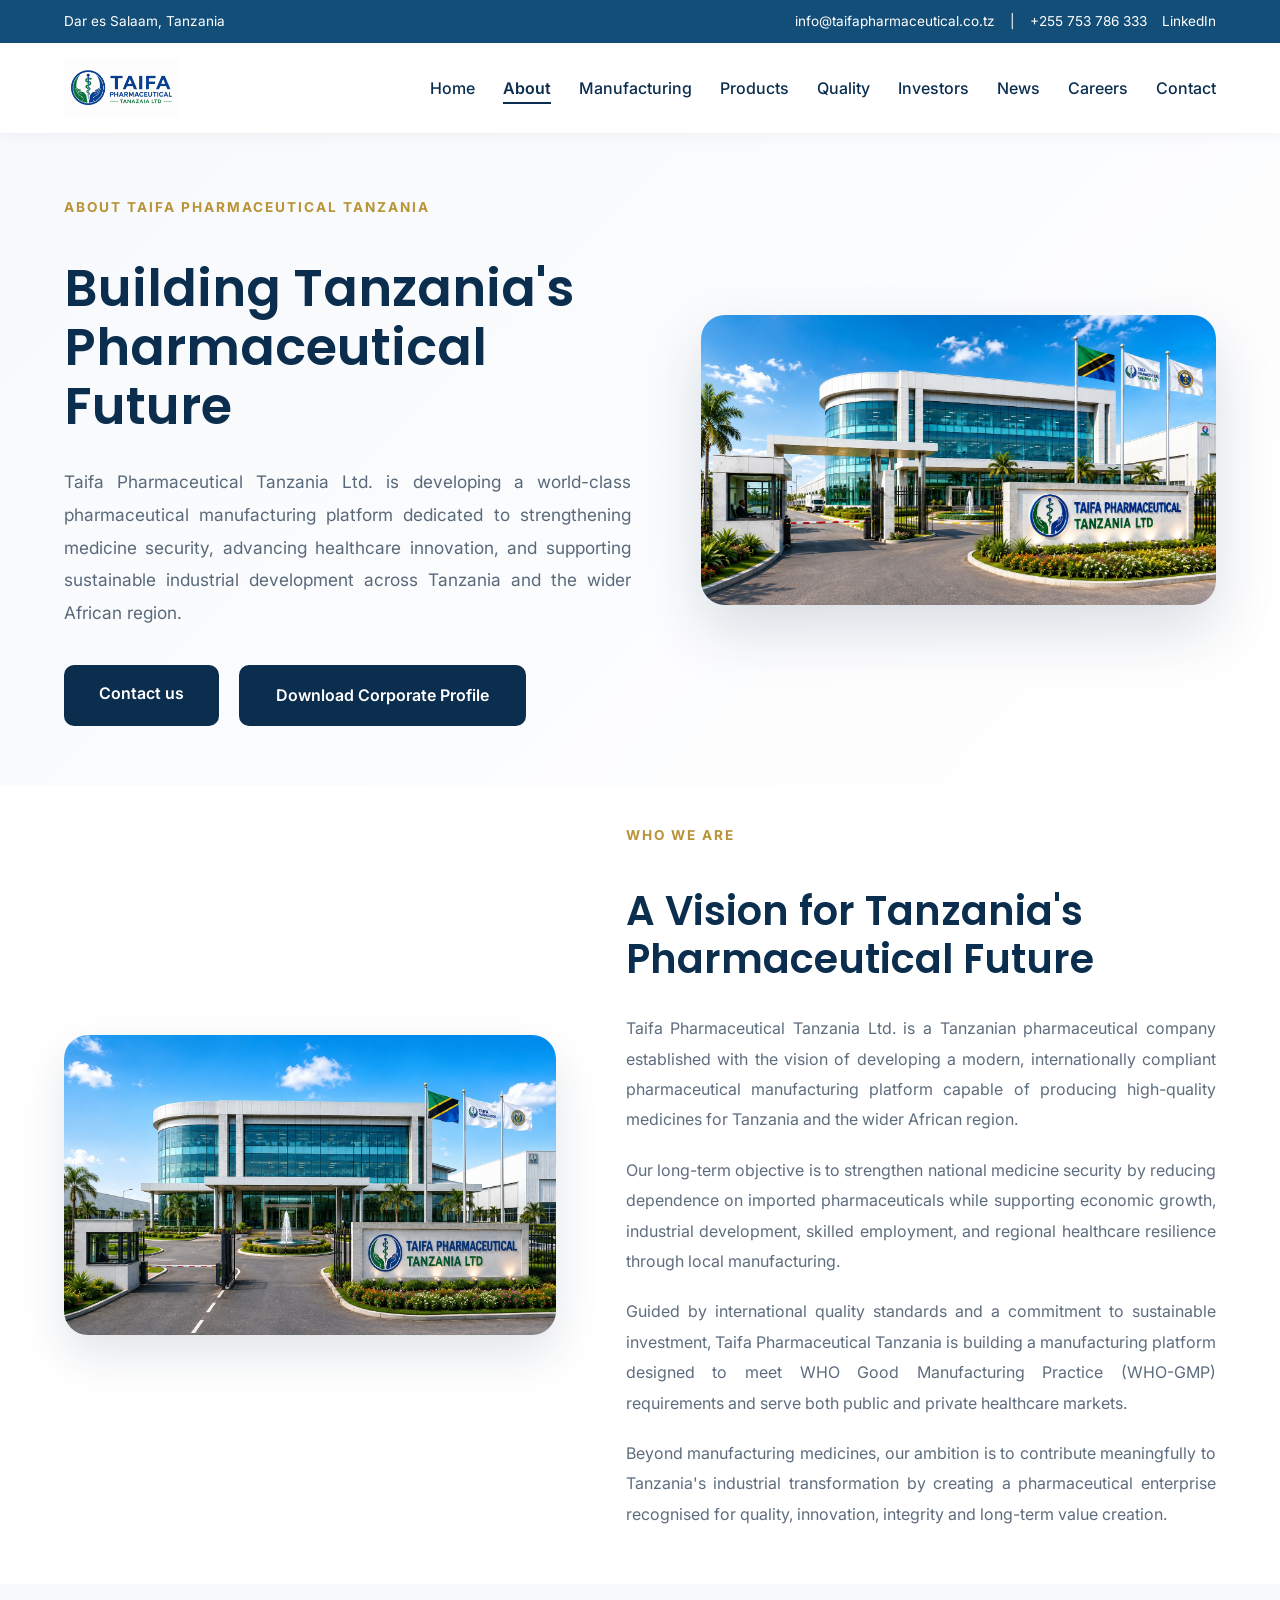
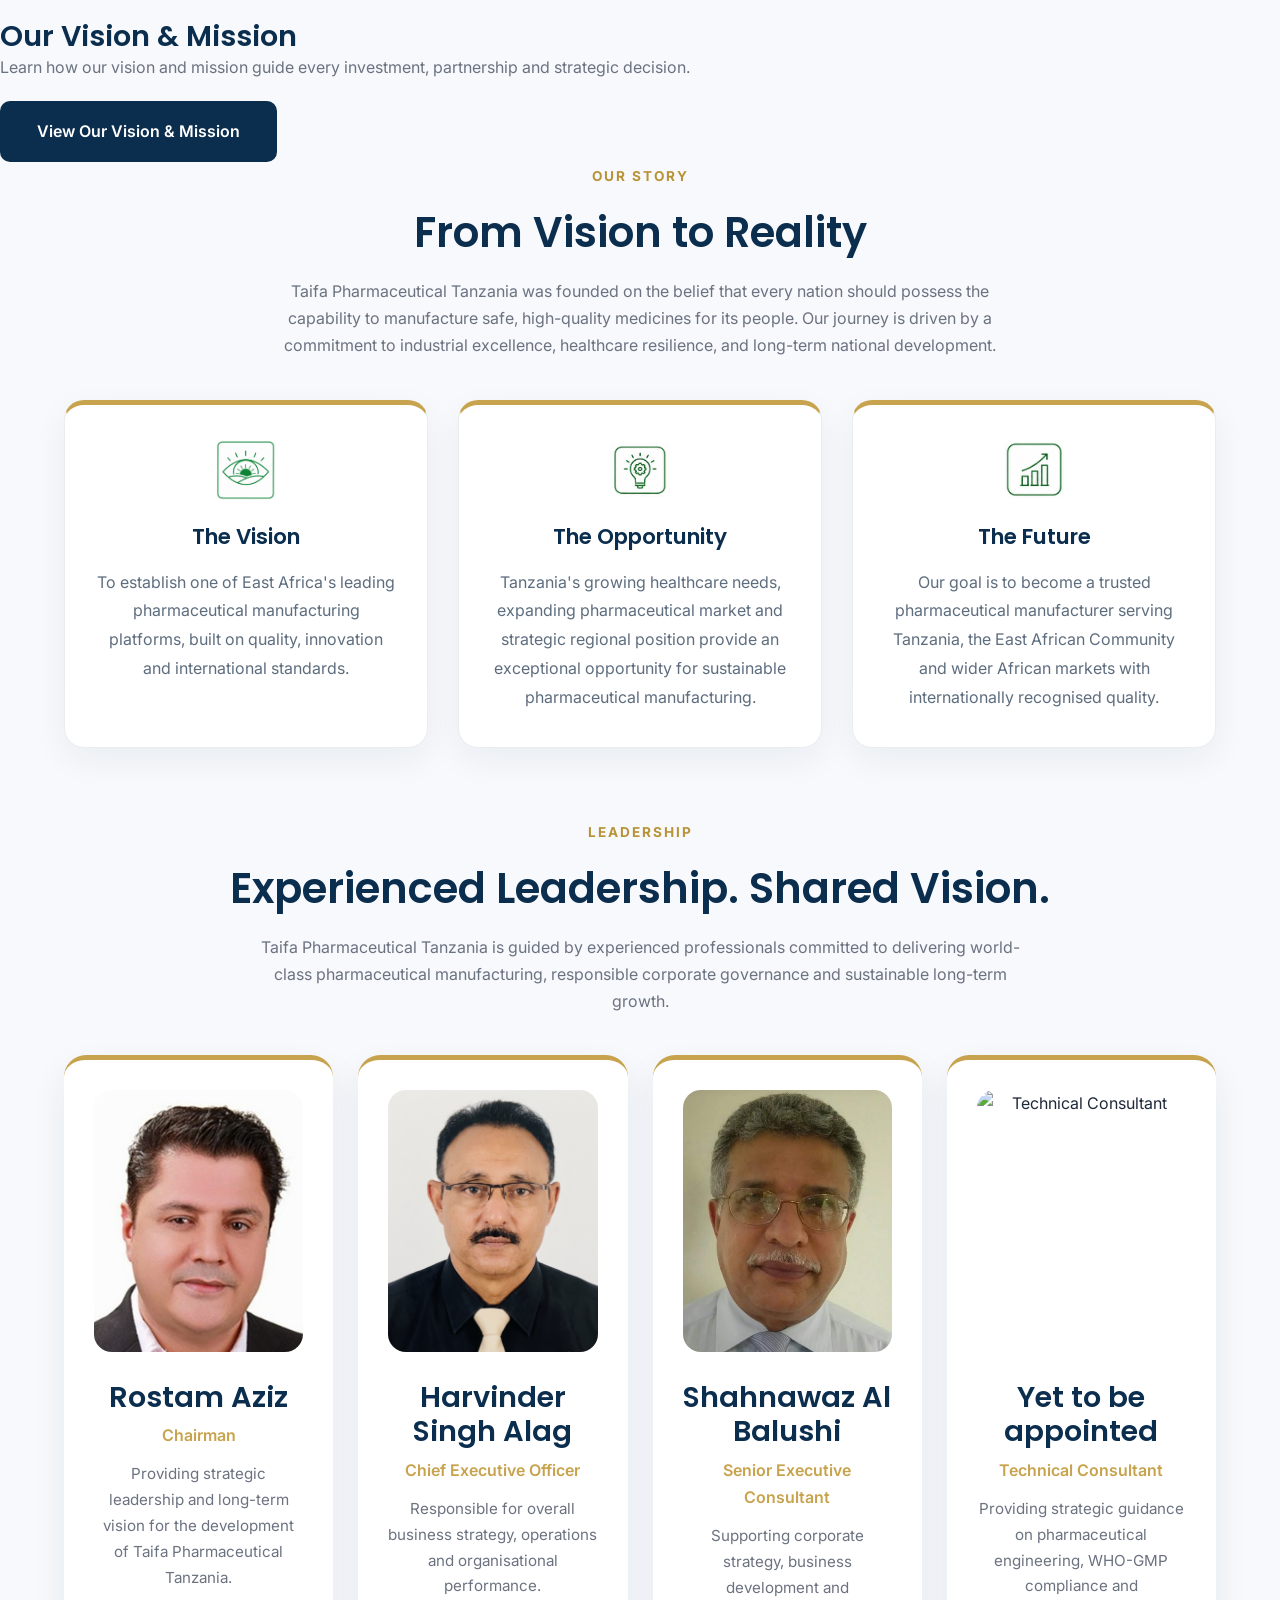
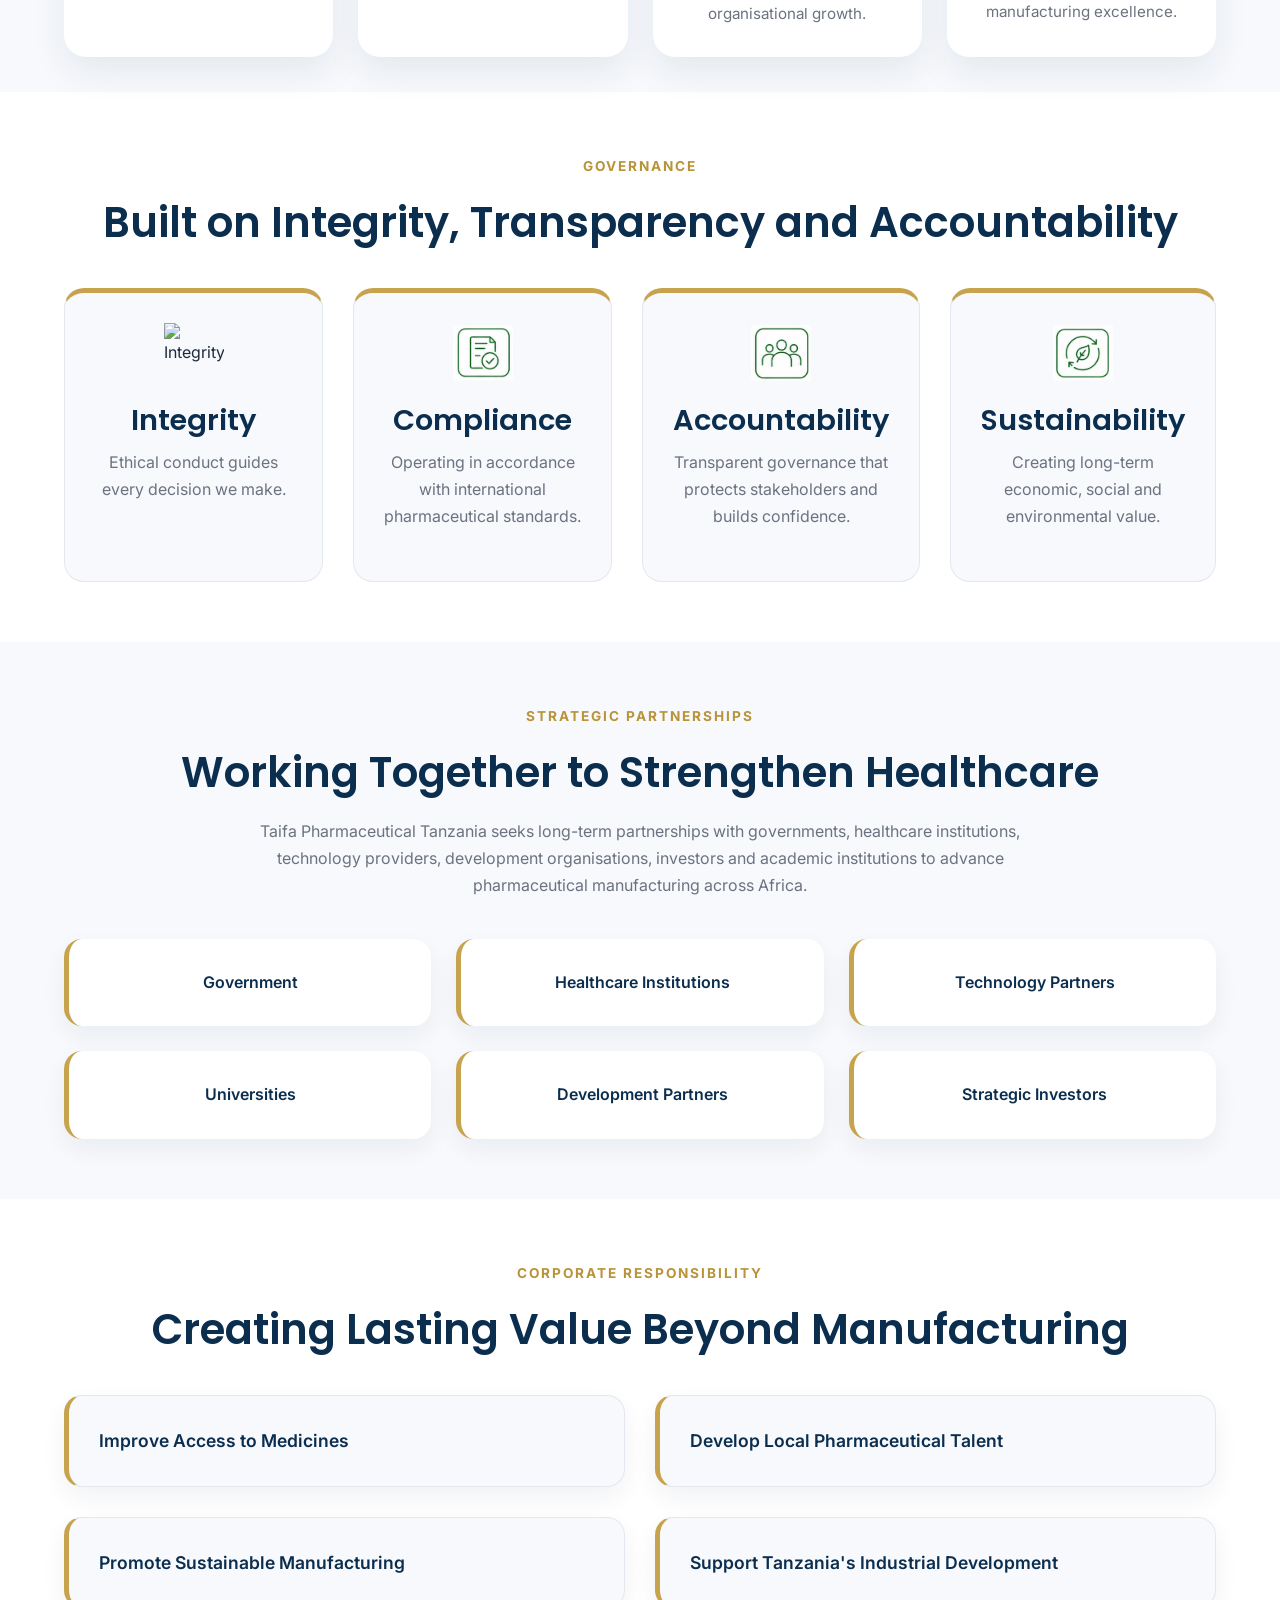
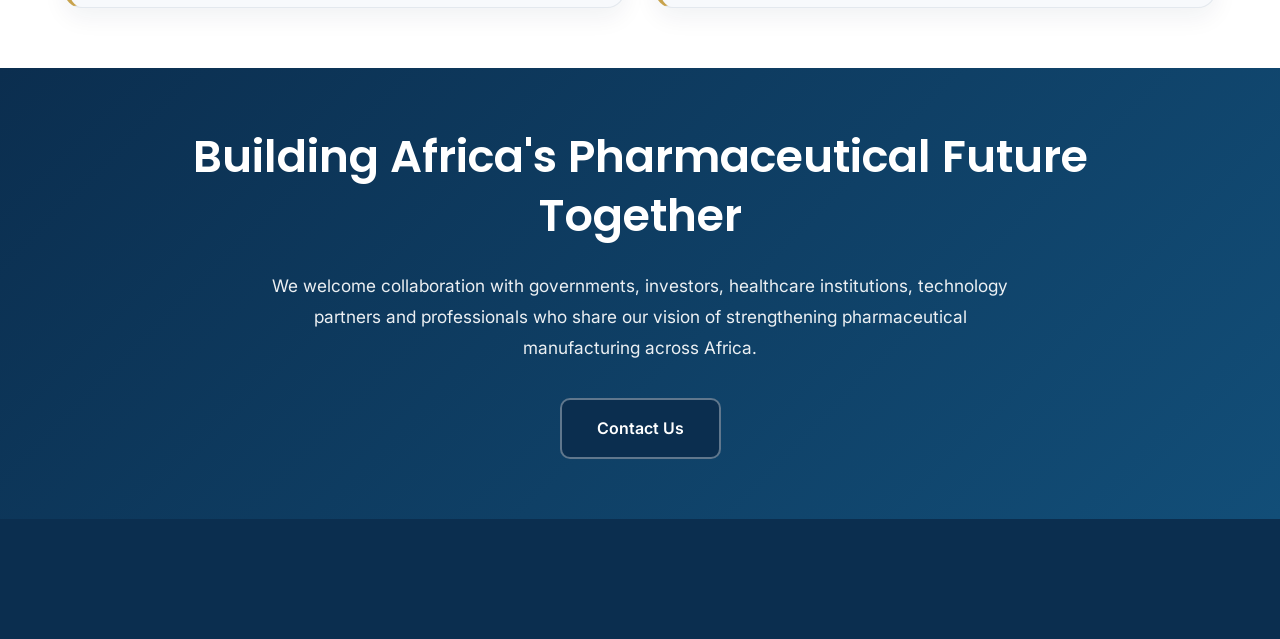
==== commit 03f8af31: "Changes to be committed:" ====
--- a/about.html
+++ b/about.html
@@ -207,7 +207,7 @@
 
                 <div class="about-hero-image">
 
-                    <img src="assets/images/manufacturing/buildings/premise-entrance-facade.png"
+                    <img src="assets/images/manufacturing/buildings/premise-entrance-facade.jpg"
                         alt="Taifa Pharmaceutical Tanzania Premise Entrance">
 
                 </div>
@@ -232,7 +232,7 @@
 
                 <div class="who-image">
 
-                    <img src="assets/images/manufacturing/buildings/front-view-admin-building.png"
+                    <img src="assets/images/manufacturing/buildings/front-view-admin-building.jpg"
                         alt="Administration Building">
 
                 </div>
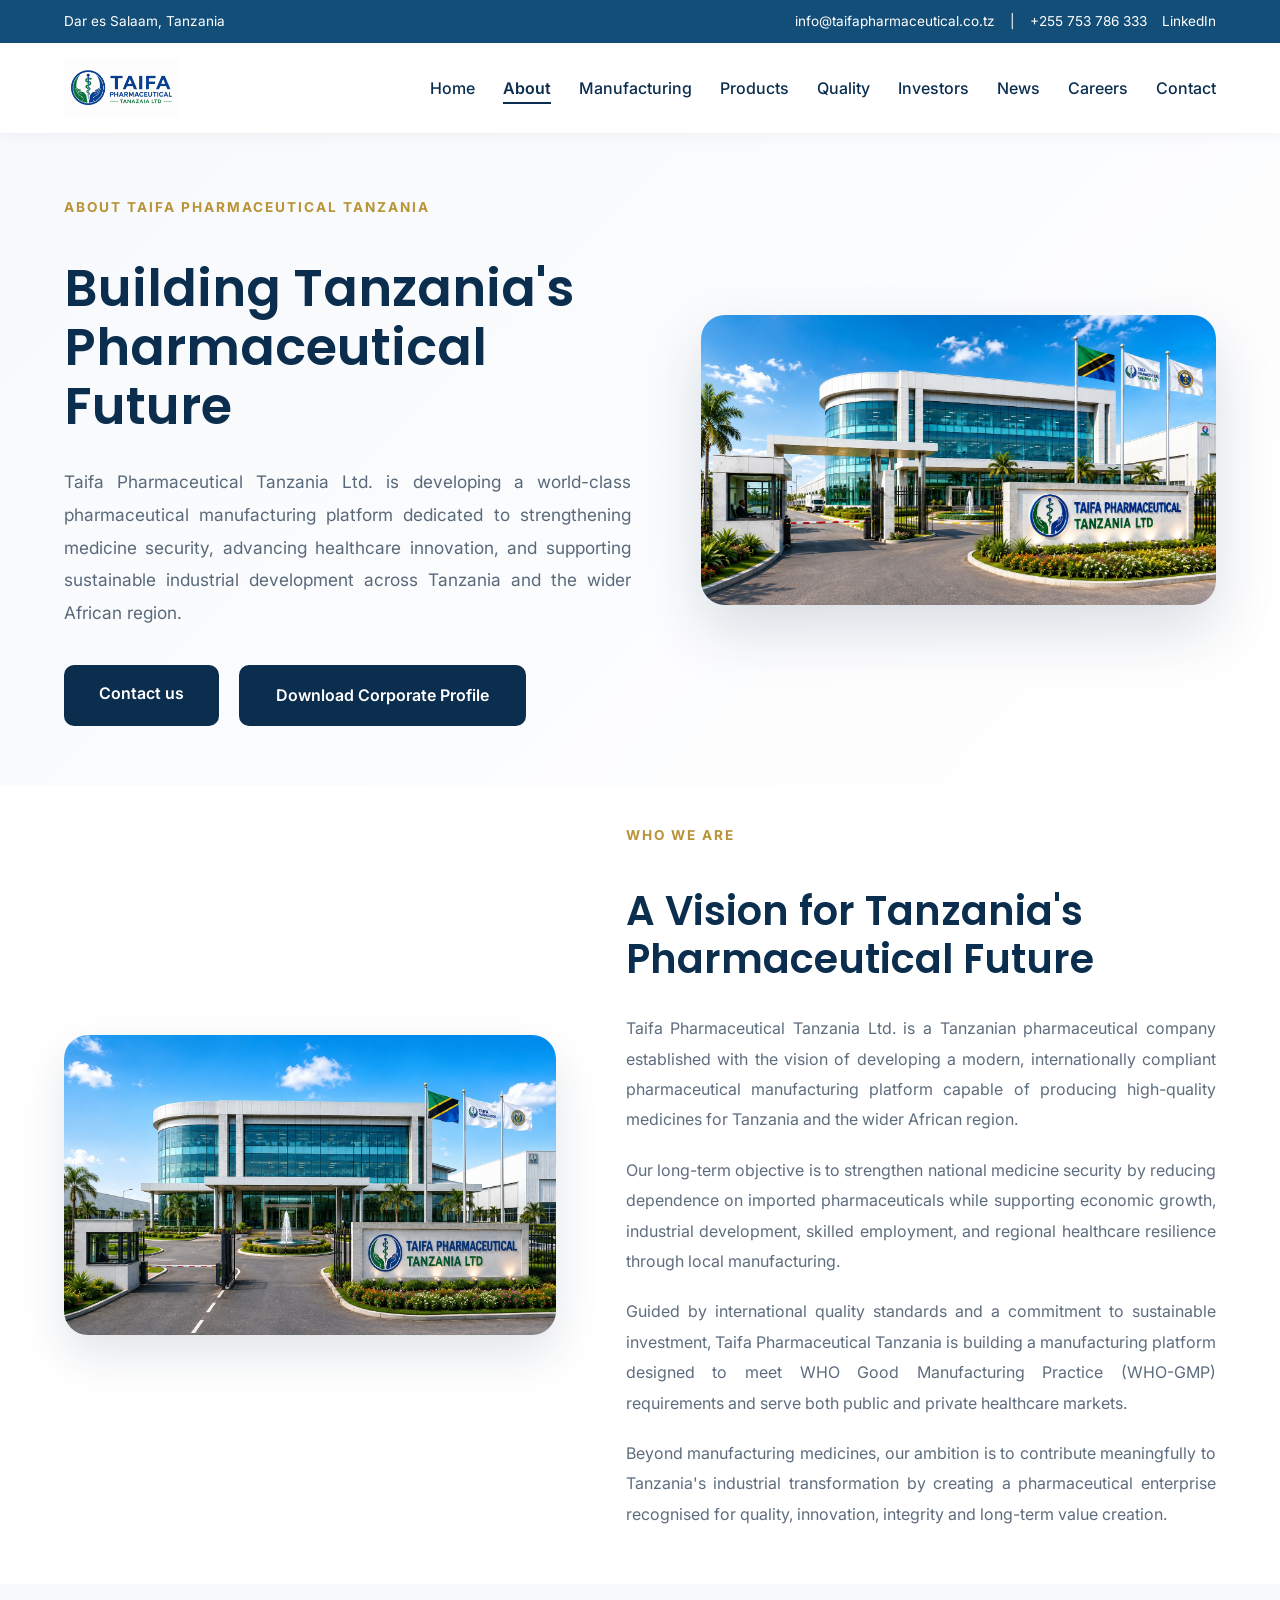
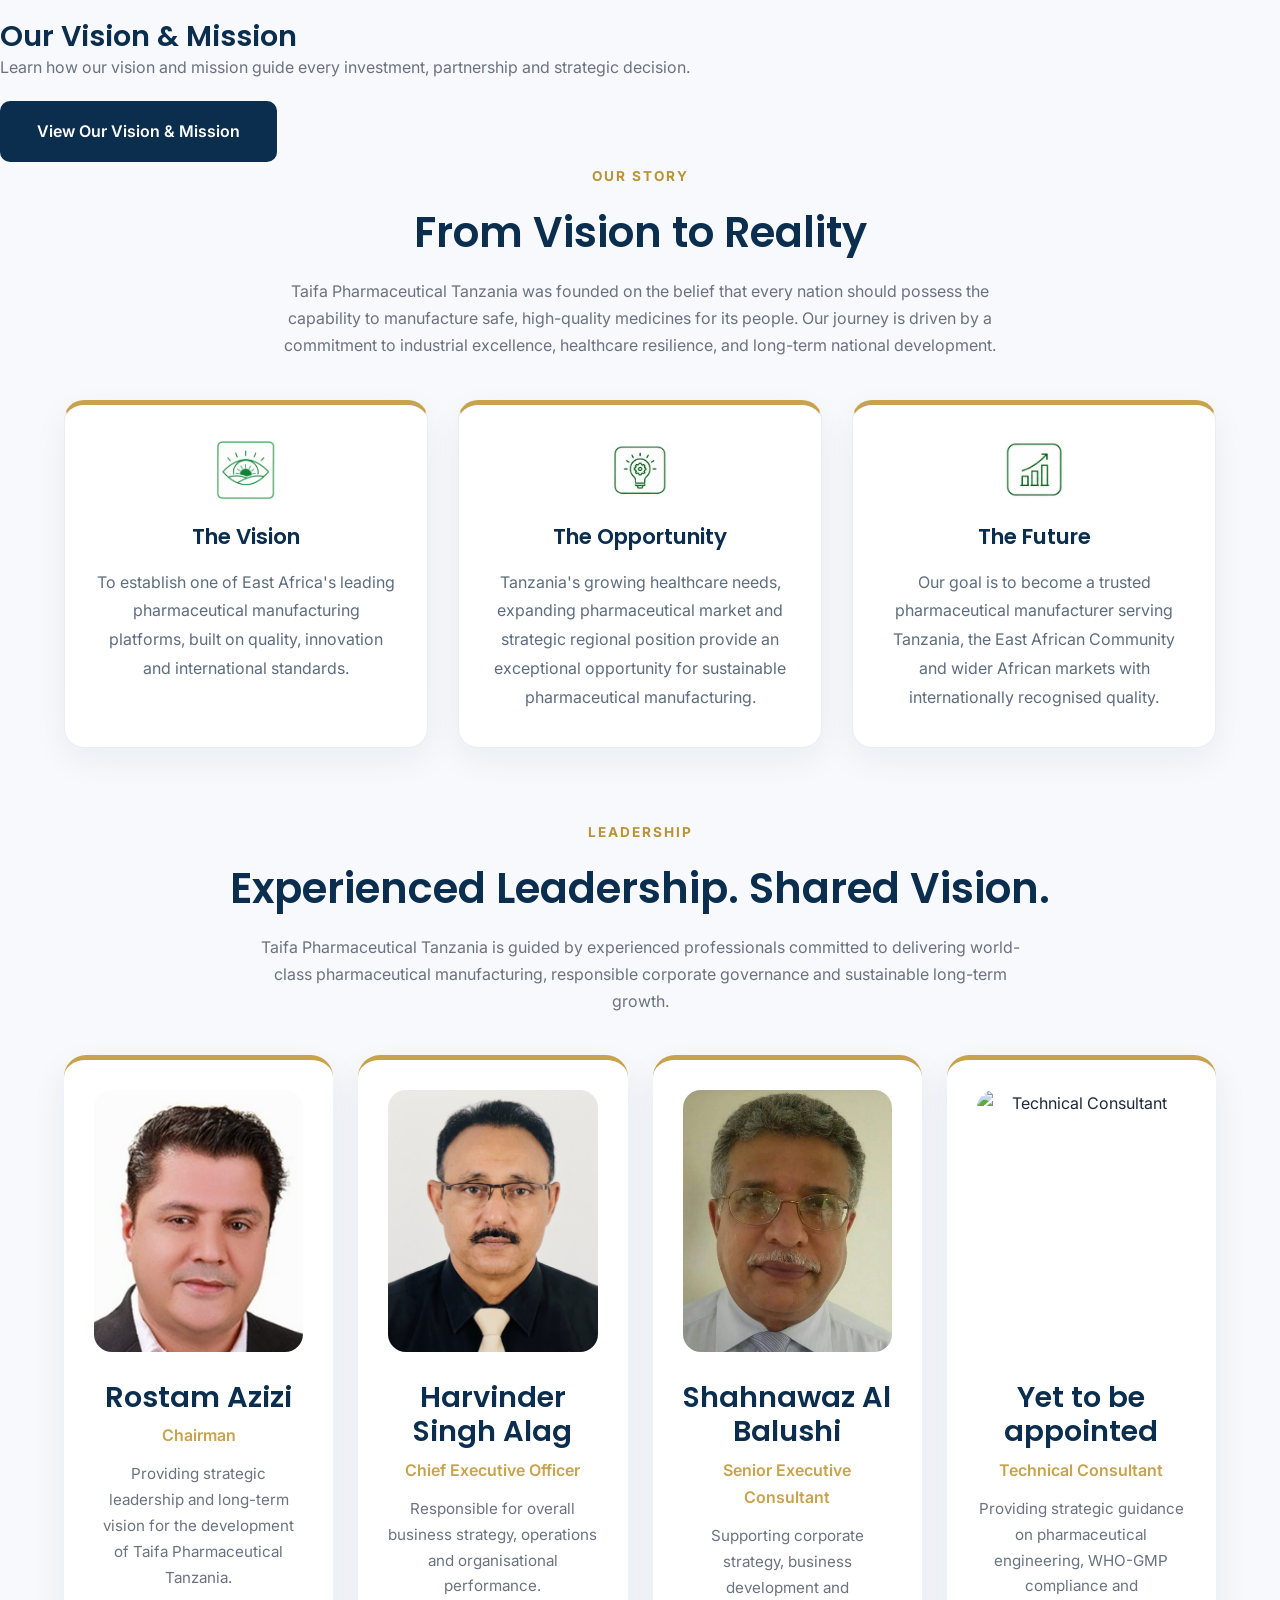
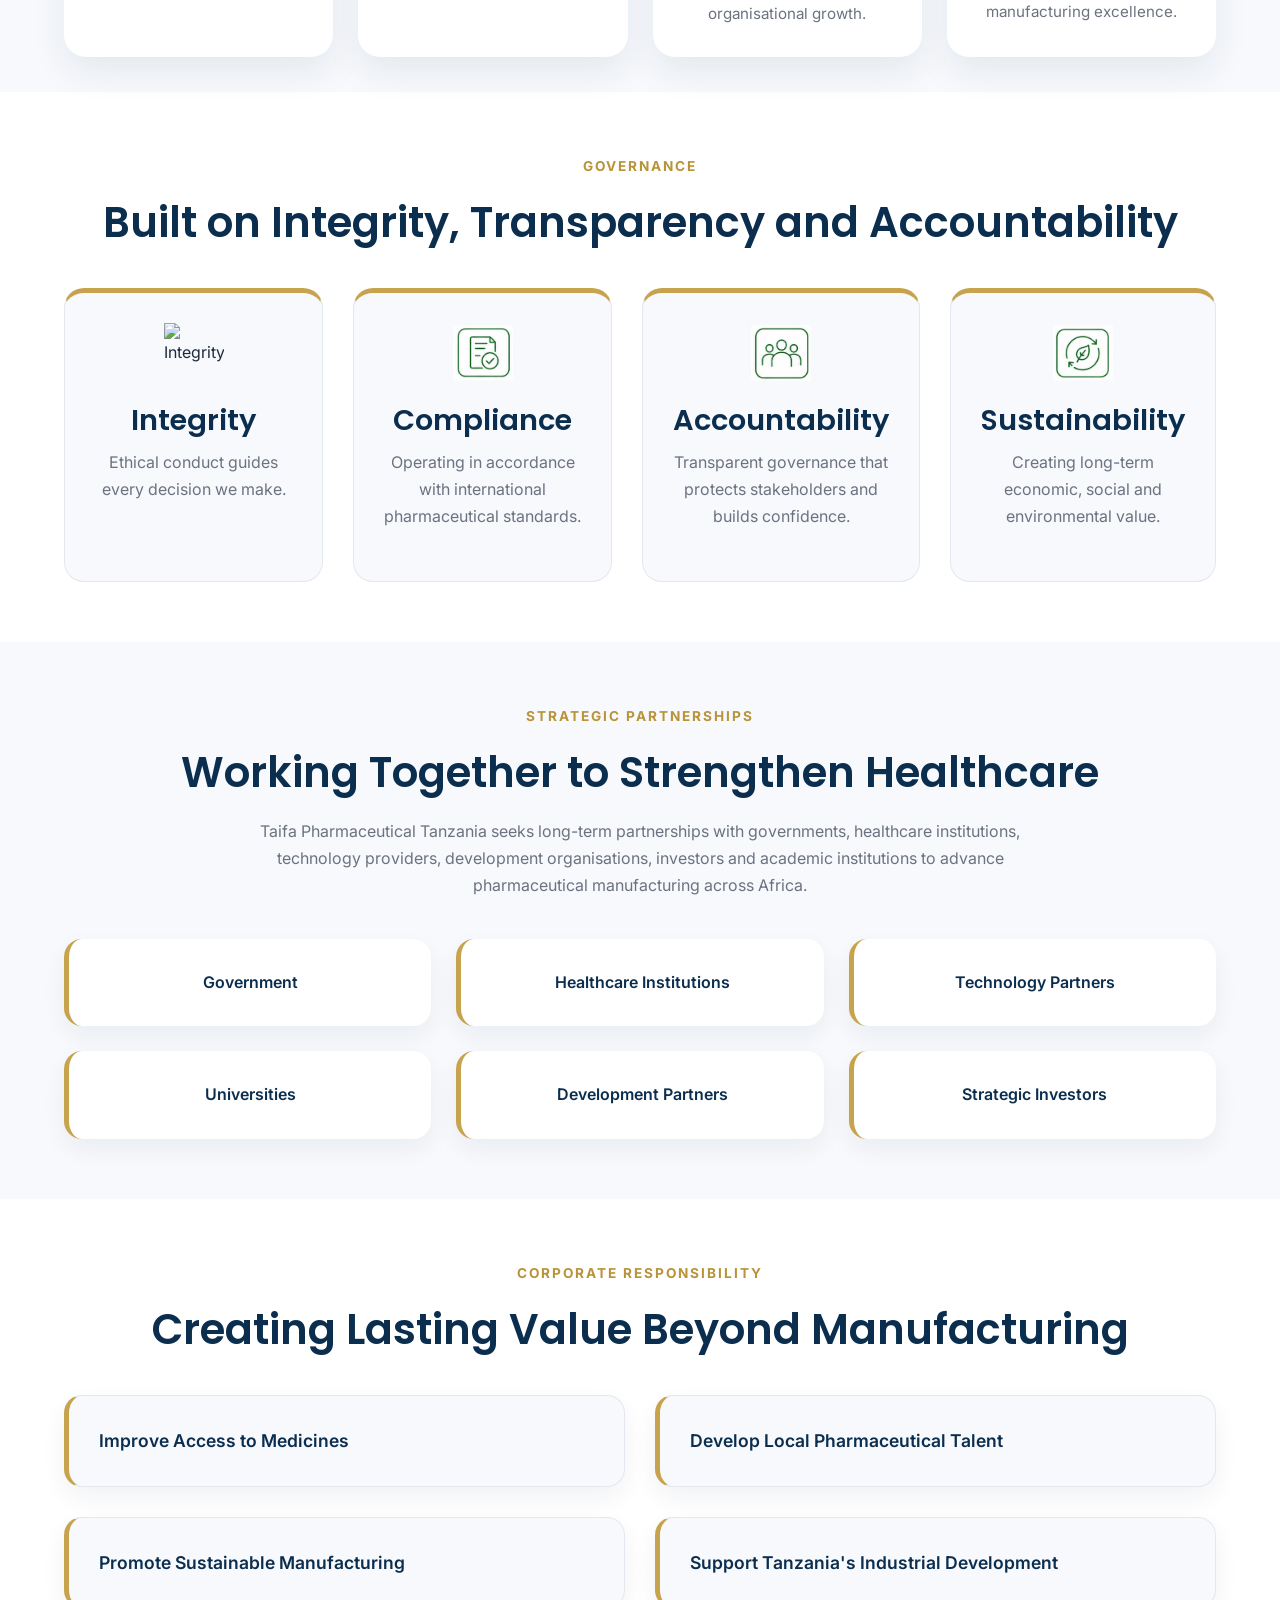
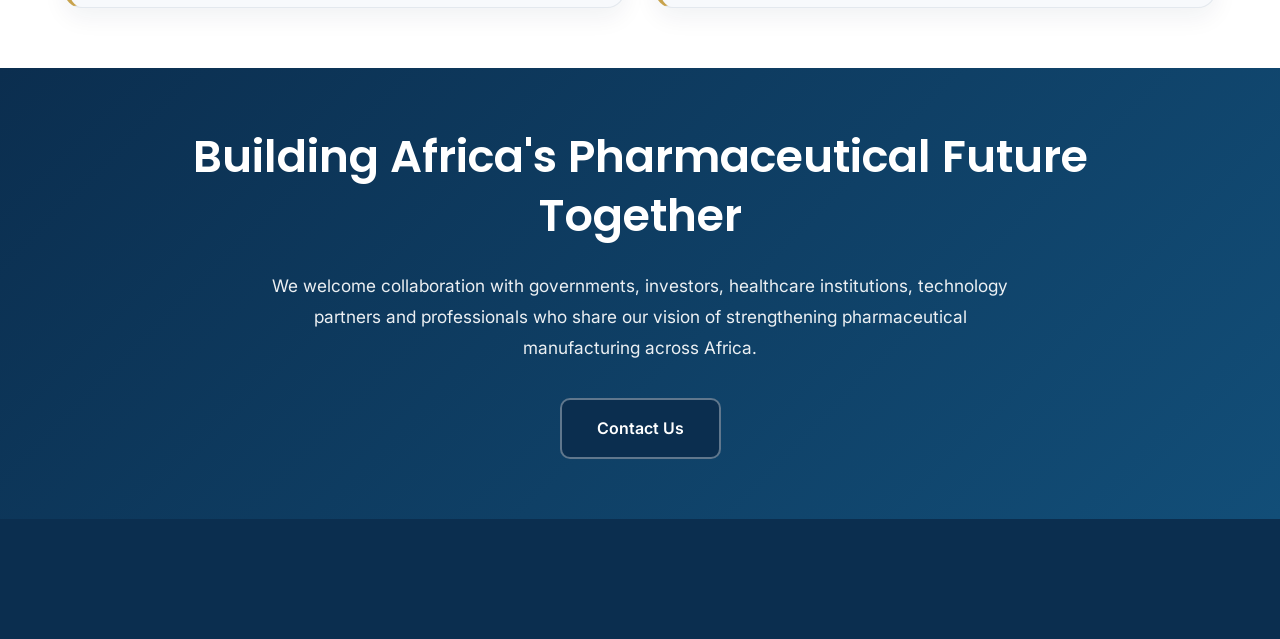
==== commit c053ac50: "commit the following changes:" ====
--- a/about.html
+++ b/about.html
@@ -468,7 +468,7 @@
 
                     <h3>
 
-                        Rostam Aziz
+                        Rostam Azizi
 
                     </h3>
 
